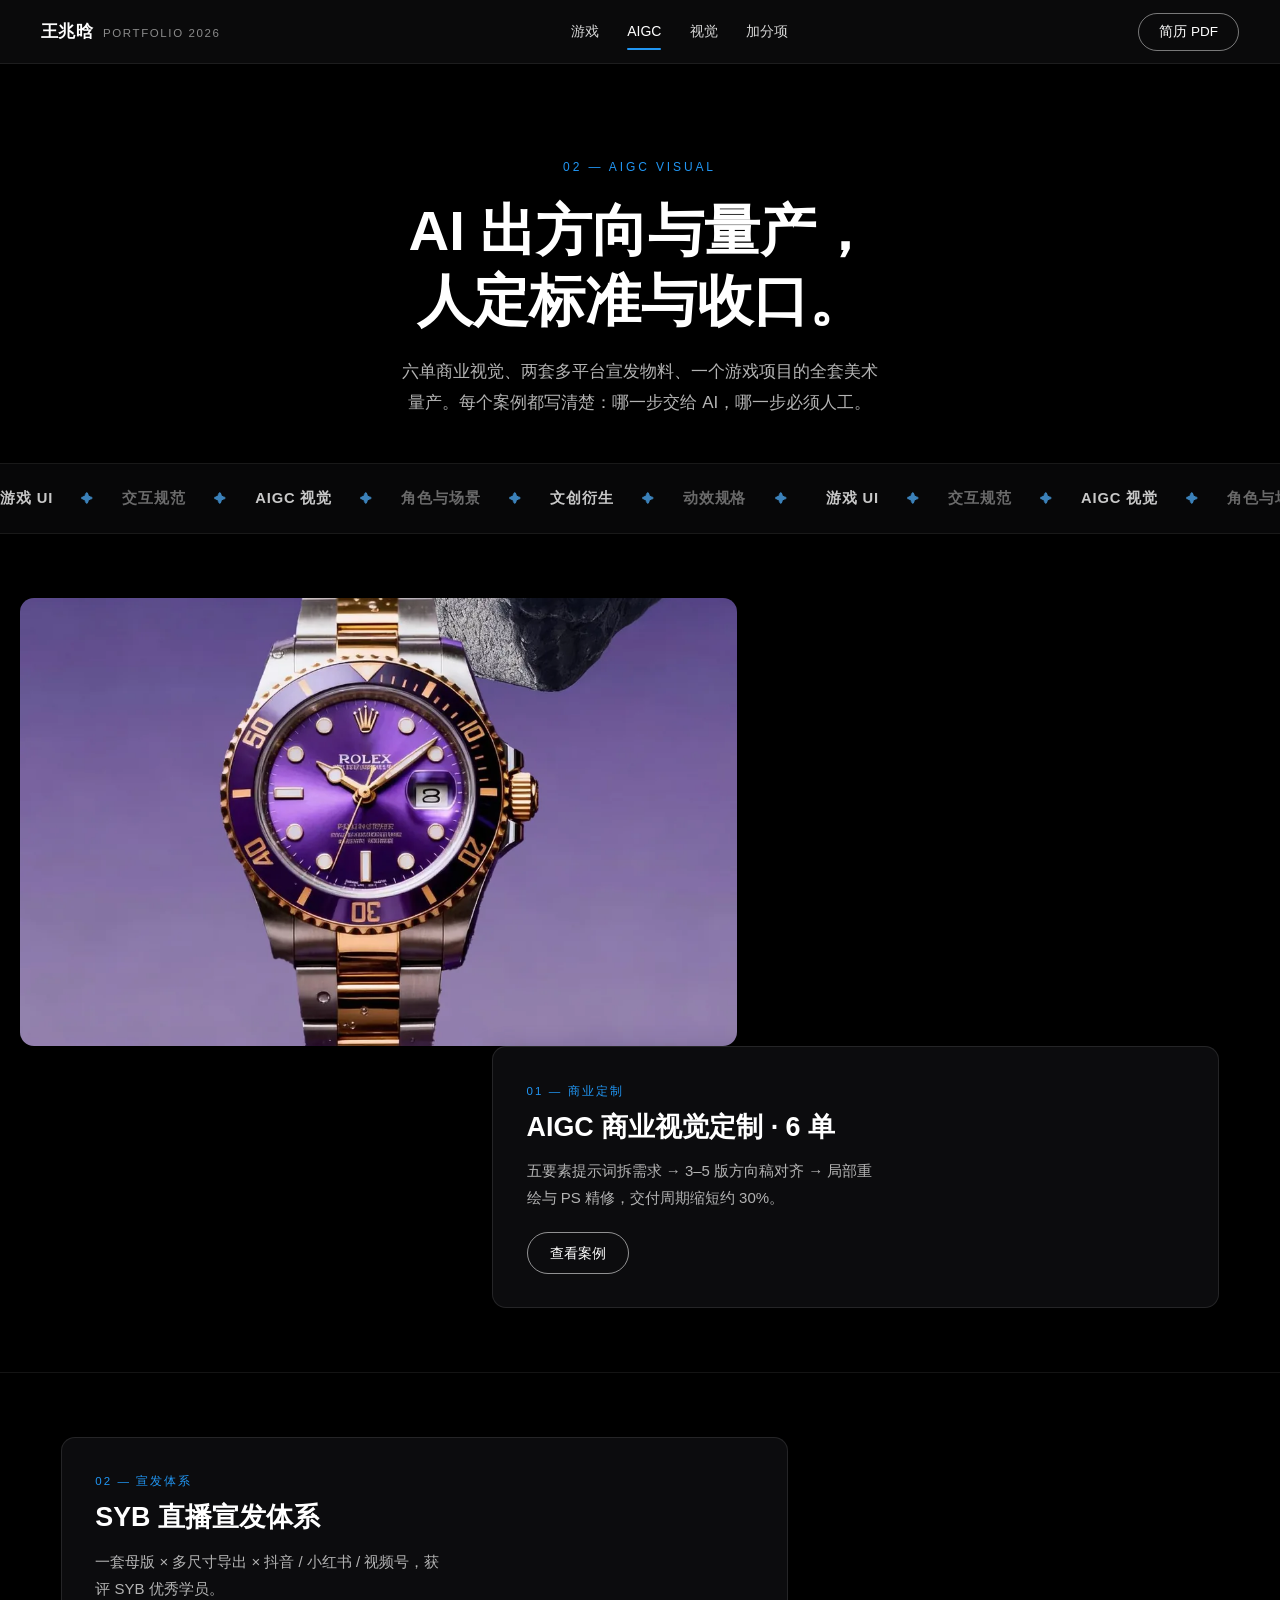
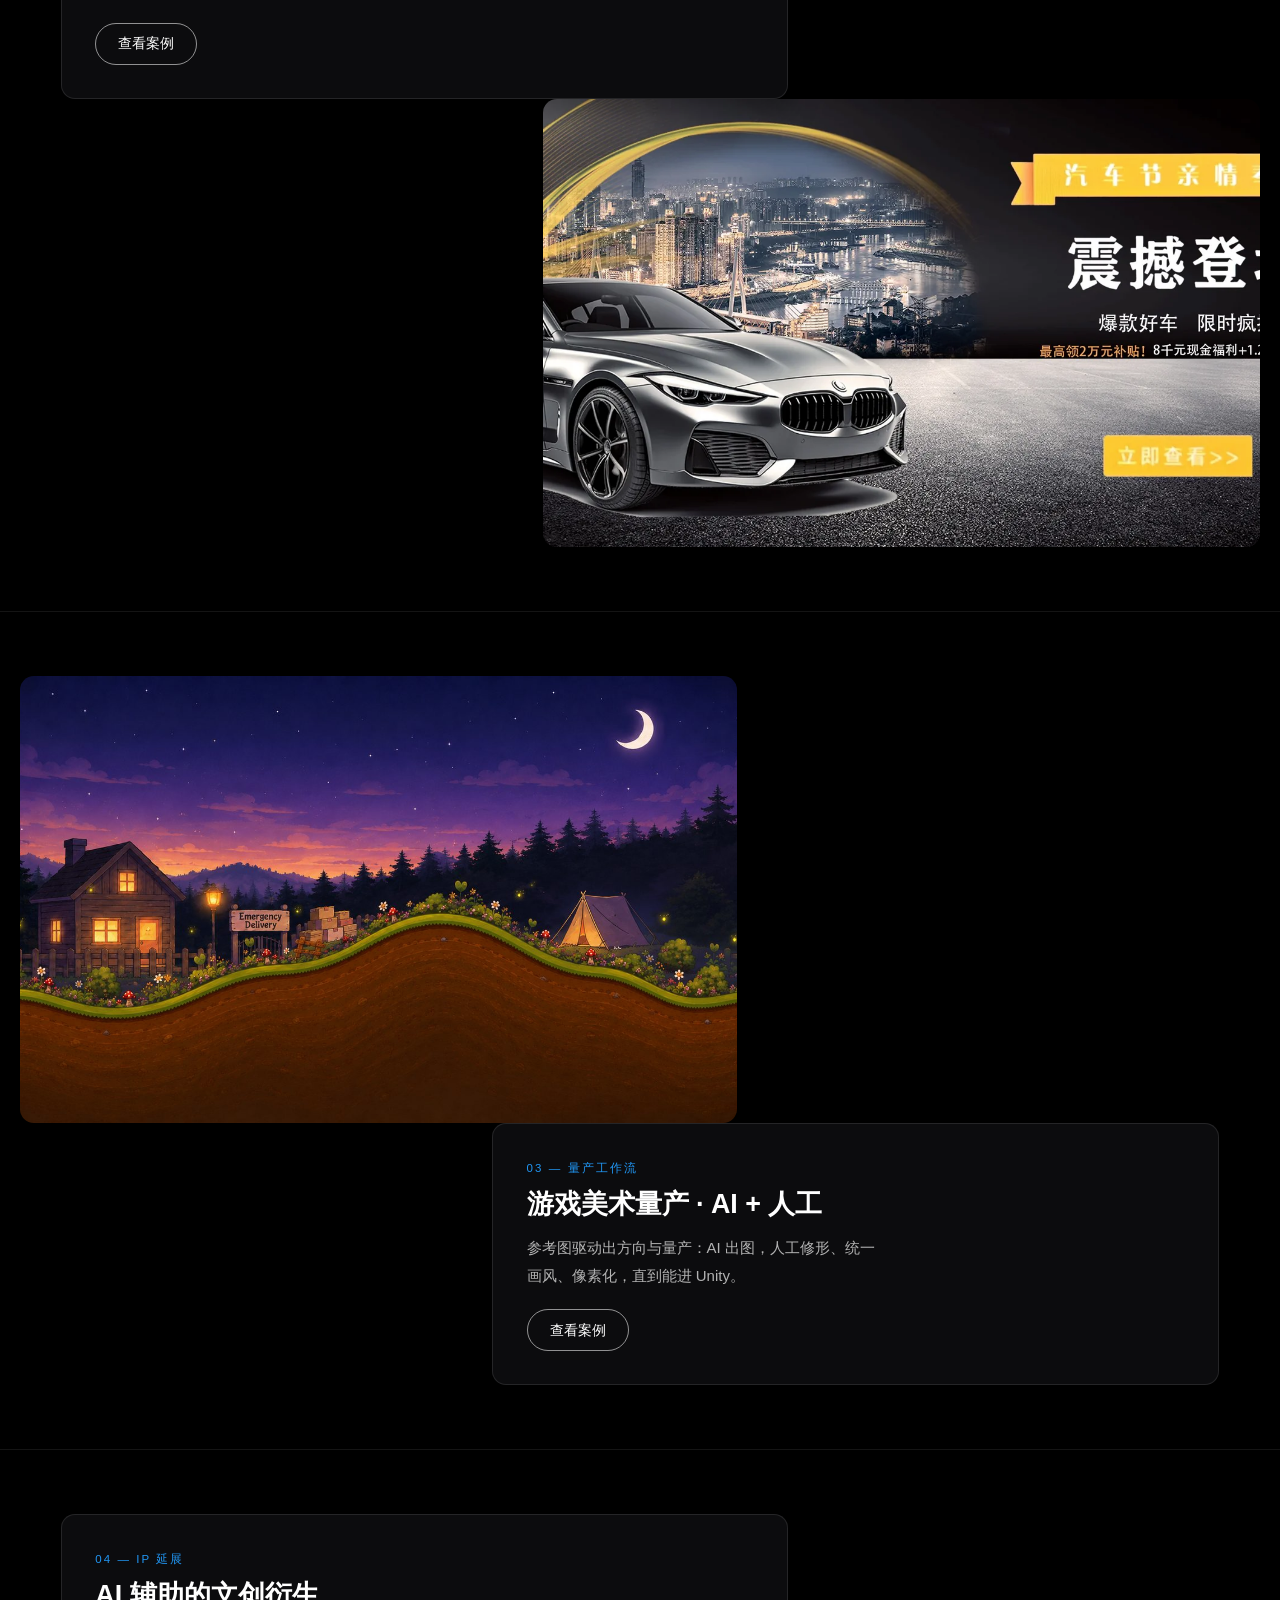
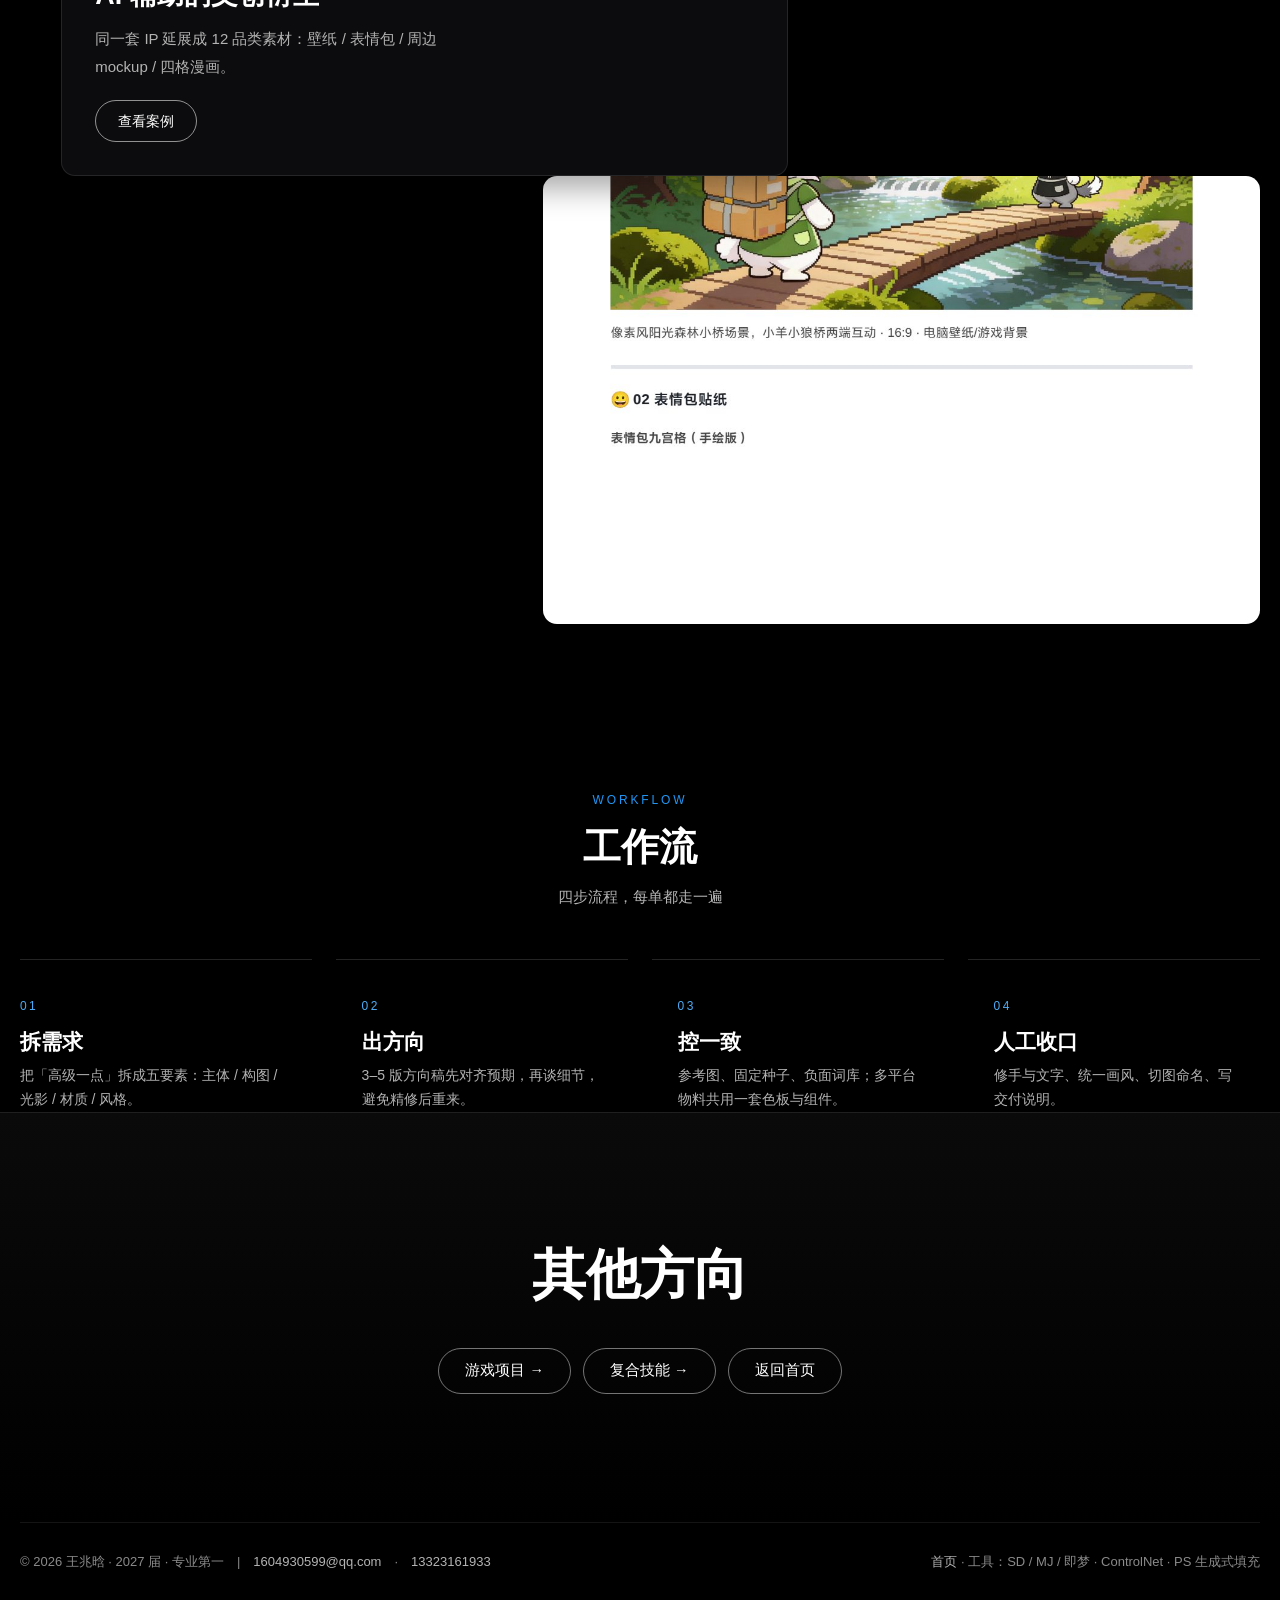
==== ai.html @ 28207f73 "作品集 2026 上线：视频封面（无按钮 60FPS + 配乐开关）、视觉作品页 73 件、内页海报式排版、统一字号与交互、简历换为游戏美术 UI 版" ====
<!DOCTYPE html>
<html lang="zh-CN">
<head>
<meta charset="utf-8">
<meta name="viewport" content="width=device-width, initial-scale=1">
<title>AIGC 内容创作 | 王兆晗</title>
<meta name="description" content="AIGC 视觉：六单商业定制、SYB 多平台宣发体系、以及一个 Unity 游戏项目的 AI 出图 + 人工后期量产流程。">
<meta name="theme-color" content="#0d0d0f">
<link rel="icon" href="data:,">
<link rel="stylesheet" href="assets/dark.css">
<link rel="stylesheet" href="assets/motion.css">
<link rel="stylesheet" href="assets/editorial.css">
</head>
<body>
<a class="skip" href="#grid">跳到作品</a>

<header class="top" id="top">
  <a class="top-name" href="index.html">王兆晗<span>PORTFOLIO 2026</span></a>
  <nav class="top-nav">
    <a href="game.html">游戏</a>
    <a href="ai.html" aria-current="page">AIGC</a>
    <a href="works.html">视觉</a>
    <a href="bonus.html">加分项</a>
  </nav>
  <a class="top-cta" href="assets/docs/王兆晗-简历-游戏美术UI.pdf" target="_blank" rel="noopener">简历 PDF</a>
</header>

<main>

  <section class="page-head wrap">
    <p class="k">02 — AIGC VISUAL</p>
    <h1>AI 出方向与量产，<br>人定标准与收口。</h1>
    <p>六单商业视觉、两套多平台宣发物料、一个游戏项目的全套美术量产。每个案例都写清楚：哪一步交给 AI，哪一步必须人工。</p>
  </section>

  <div class="marquee" aria-hidden="true">
    <div class="marquee-track">
      <span class="marquee-item"><b>游戏 UI</b><i>✦</i>交互规范<i>✦</i><b>AIGC 视觉</b><i>✦</i>角色与场景<i>✦</i><b>文创衍生</b><i>✦</i>动效规格<i>✦</i></span>
      <span class="marquee-item"><b>游戏 UI</b><i>✦</i>交互规范<i>✦</i><b>AIGC 视觉</b><i>✦</i>角色与场景<i>✦</i><b>文创衍生</b><i>✦</i>动效规格<i>✦</i></span>
    </div>
  </div>

  <section class="features" id="grid">
    <article class="feat feat--a">
      <div class="feat-grid">
      <a class="feat-media" href="work.html?p=aigc-orders"><img src="assets/img/rolex-jimeng.webp" alt="AIGC 商业视觉"></a>
      <div class="feat-txt">
        <span class="k">01 — 商业定制</span>
        <h2>AIGC 商业视觉定制 · 6 单</h2>
        <p>五要素提示词拆需求 → 3–5 版方向稿对齐 → 局部重绘与 PS 精修，交付周期缩短约 30%。</p>
        <a class="btn" href="work.html?p=aigc-orders">查看案例</a>
      </div>
      </div>
    </article>

    <article class="feat feat--b">
      <div class="feat-grid">
      <div class="feat-txt">
        <span class="k">02 — 宣发体系</span>
        <h2>SYB 直播宣发体系</h2>
        <p>一套母版 × 多尺寸导出 × 抖音 / 小红书 / 视频号，获评 SYB 优秀学员。</p>
        <a class="btn" href="work.html?p=aigc-syb">查看案例</a>
      </div>
      <a class="feat-media" href="work.html?p=aigc-syb"><img src="assets/img/car-festival.webp" alt="SYB 宣发物料"></a>
      </div>
    </article>

    <article class="feat feat--a">
      <div class="feat-grid">
      <a class="feat-media" href="work.html?p=sheep-wolf&from=ai"><img src="assets/img/sw_stage3.jpg" alt="游戏美术量产"></a>
      <div class="feat-txt">
        <span class="k">03 — 量产工作流</span>
        <h2>游戏美术量产 · AI + 人工</h2>
        <p>参考图驱动出方向与量产：AI 出图，人工修形、统一画风、像素化，直到能进 Unity。</p>
        <a class="btn" href="work.html?p=sheep-wolf&from=ai">查看案例</a>
      </div>
      </div>
    </article>

    <article class="feat feat--b">
      <div class="feat-grid">
      <div class="feat-txt">
        <span class="k">04 — IP 延展</span>
        <h2>AI 辅助的文创衍生</h2>
        <p>同一套 IP 延展成 12 品类素材：壁纸 / 表情包 / 周边 mockup / 四格漫画。</p>
        <a class="btn" href="work.html?p=sheep-wolf&from=ai">查看案例</a>
      </div>
      <a class="feat-media" href="work.html?p=sheep-wolf&from=ai"><img src="assets/img/sw_wenchuang2.jpg" alt="文创衍生"></a>
      </div>
    </article>
  </section>

  <section class="sec wrap">
    <div class="sec-head">
      <span class="en">WORKFLOW</span>
      <h2>工作流</h2>
      <p>四步流程，每单都走一遍</p>
    </div>
    <div class="paths paths--plain">
      <div style="padding-left:0">
        <p class="k">01</p>
        <h3>拆需求</h3>
        <p style="margin-top:8px">把「高级一点」拆成五要素：主体 / 构图 / 光影 / 材质 / 风格。</p>
      </div>
      <div>
        <p class="k">02</p>
        <h3>出方向</h3>
        <p style="margin-top:8px">3–5 版方向稿先对齐预期，再谈细节，避免精修后重来。</p>
      </div>
      <div>
        <p class="k">03</p>
        <h3>控一致</h3>
        <p style="margin-top:8px">参考图、固定种子、负面词库；多平台物料共用一套色板与组件。</p>
      </div>
      <div>
        <p class="k">04</p>
        <h3>人工收口</h3>
        <p style="margin-top:8px">修手与文字、统一画风、切图命名、写交付说明。</p>
      </div>
    </div>
  </section>

  <section class="cta">
    <h2 id="more">其他方向</h2>
    <p class="cta-links">
      <a href="game.html">游戏项目 →</a>
      <a href="bonus.html">复合技能 →</a>
      <a href="index.html">返回首页</a>
    </p>
  </section>

</main>

<footer class="foot wrap">
  <div class="foot-inner">
    <p>© 2026 王兆晗 · 2027 届 · 专业第一　|　<a href="mailto:1604930599@qq.com">1604930599@qq.com</a>　·　<a href="tel:13323161933">13323161933</a></p>
    <p><a href="portfolio.html">首页</a> · 工具：SD / MJ / 即梦 · ControlNet · PS 生成式填充</p>
  </div>
</footer>

<script>
(function () {
  var top = document.getElementById('top');
  var fn = function () { top.classList.toggle('is-solid', window.scrollY > 40); };
  window.addEventListener('scroll', fn, { passive: true });
  fn();
})();
</script>
<script src="assets/motion.js" defer></script>
<script src="assets/crackers.js" defer></script>
<script src="assets/cursor.js" defer></script>
</body>
</html>
---- assets/dark.css ----
@charset "utf-8";
/* ============================================================
   王兆晗 · 作品集 —— 参考 unity.cn 的排版语言
   要点：无衬线／居中／全幅影像／胶囊按钮／6px 卡片圆角／蓝色强调
   ============================================================ */

:root{
  --bg:#000;
  --bg-1:#0a0a0b;
  --bg-2:#141416;
  --bg-3:#1c1c1f;
  --fg:#fff;
  --fg-2:#b3b3b3;
  --fg-3:#8a8a8a;
  --line:rgba(255,255,255,.12);
  --line-2:rgba(255,255,255,.28);
  --accent:#2196f3;
  --accent-2:#4dabf5;
  --mint:#a5fecb;

  --sans:"Noto Sans SC","PingFang SC","Microsoft YaHei","Hiragino Sans GB",-apple-system,"Segoe UI",Arial,sans-serif;
  --wrap:1240px;
  --pad:clamp(20px,3.2vw,44px);
  --gap:clamp(16px,2vw,24px);
  --sec:clamp(64px,8vw,112px);
}

*{box-sizing:border-box}
html{-webkit-text-size-adjust:100%;scroll-behavior:smooth}
body{
  margin:0;background:var(--bg);color:var(--fg);
  font:16px/1.75 var(--sans);
  -webkit-font-smoothing:antialiased;
  overflow-x:hidden;
}
img{display:block;max-width:100%;height:auto}
a{color:inherit;text-decoration:none}
p{margin:0}
h1,h2,h3{margin:0;font-family:var(--sans);font-weight:700;letter-spacing:0;line-height:1.22}
ul,ol{margin:0;padding:0;list-style:none}
::selection{background:var(--accent);color:#fff}
.skip{position:absolute;left:-9999px}
.skip:focus{left:16px;top:16px;z-index:200;background:#fff;color:#000;padding:10px 16px;border-radius:6px}

.wrap{max-width:var(--wrap);margin:0 auto;padding:0 var(--pad)}
.mid{text-align:center}

/* ---------------- 顶栏：黑色实底 ---------------- */
.top{
  position:fixed;top:0;left:0;right:0;z-index:90;
  display:flex;align-items:center;justify-content:space-between;gap:24px;
  height:64px;padding:0 var(--pad);
  background:#0a0a0b;
  border-bottom:1px solid rgba(255,255,255,.08);
  transition:background .25s;
}
.top-name{font-size:17px;font-weight:700;letter-spacing:.02em;display:flex;align-items:baseline;gap:10px}
.top-name span{font-size:11.5px;font-weight:400;color:var(--fg-3);letter-spacing:.14em}
.top-nav{display:flex;align-items:center;gap:clamp(18px,2.2vw,34px);font-size:14px;color:#d6d6d6}
.top-nav a{position:relative;padding:4px 0;transition:color .2s}
.top-nav a:hover{color:#fff}
.top-nav a[aria-current="page"]{color:#fff}
.top-nav a[aria-current="page"]::after{
  content:"";position:absolute;left:0;right:0;bottom:-2px;height:2px;background:var(--accent);border-radius:2px;
}
.top-cta{
  display:inline-flex;align-items:center;height:38px;padding:0 20px;
  border:1px solid rgba(255,255,255,.45);border-radius:999px;
  font-size:13.5px;color:#fff;transition:.22s;
}
.top-cta:hover{background:#fff;color:#000;border-color:#fff}

/* ---------------- 首屏：全幅影像 + 居中 ---------------- */
.hero{
  position:relative;min-height:100vh;display:flex;align-items:center;justify-content:center;
  overflow:hidden;text-align:center;
}
.hero-bg{position:absolute;inset:0}
.hero-bg img{width:100%;height:100%;object-fit:cover}
.hero-bg::after{
  content:"";position:absolute;inset:0;
  background:radial-gradient(120% 90% at 50% 45%,rgba(0,0,0,.25) 0%,rgba(0,0,0,.62) 62%,rgba(0,0,0,.88) 100%),
             linear-gradient(180deg,rgba(0,0,0,.75) 0%,rgba(0,0,0,.25) 32%,rgba(0,0,0,.92) 100%);
}
.hero-in{position:relative;z-index:2;width:100%;padding-block:96px 56px}
.hero-kicker{font-size:14px;line-height:1.9;color:#e8e8e8;margin-bottom:20px;letter-spacing:.02em}
.hero h1{
  font-size:clamp(40px,5.6vw,76px);
  line-height:1.16;font-weight:700;letter-spacing:.01em;
  max-width:20ch;margin:0 auto;
  text-shadow:0 4px 40px rgba(0,0,0,.35);
}
.hero-sub{margin:22px auto 0;font-size:clamp(15px,1.4vw,17px);color:#cfcfcf;max-width:52ch;line-height:1.85}
.hero-actions{display:flex;flex-wrap:wrap;gap:12px;justify-content:center;margin-top:34px}
.btn{
  display:inline-flex;align-items:center;gap:8px;
  height:46px;padding:0 26px;border-radius:999px;
  border:1px solid rgba(255,255,255,.55);
  font-size:14.5px;color:#fff;background:transparent;transition:.22s;
}
.btn:hover{background:#fff;color:#000;border-color:#fff}
.btn--solid{background:var(--accent);border-color:var(--accent);color:#fff}
.btn--solid:hover{background:var(--accent-2);border-color:var(--accent-2);color:#fff}
.hero-nums{
  display:flex;justify-content:center;gap:clamp(30px,5vw,72px);
  margin-top:clamp(36px,5vh,58px);padding-top:26px;
  border-top:1px solid rgba(255,255,255,.16);
  max-width:640px;margin-left:auto;margin-right:auto;
}
.hero-nums b{display:block;font-size:clamp(24px,2.4vw,32px);font-weight:700;line-height:1.1}
.hero-nums span{display:block;margin-top:6px;font-size:12.5px;color:#9a9a9a;letter-spacing:.04em}
.scroll-hint{
  position:absolute;left:50%;bottom:22px;transform:translateX(-50%);z-index:3;
  font-size:11px;letter-spacing:.24em;color:rgba(255,255,255,.5);
}

/* ---------------- 区块 ---------------- */
.sec{padding:var(--sec) 0 0}
.sec-head{text-align:center;margin-bottom:clamp(28px,4vw,48px)}
.sec-head .en{display:block;font-size:12px;letter-spacing:.24em;color:var(--accent);margin-bottom:12px}
.sec-head h2{font-size:clamp(26px,3.2vw,38px);line-height:1.3}
.sec-head p{margin-top:12px;font-size:15px;color:var(--fg-2)}
.sec-more{margin-top:34px;text-align:center}

/* ---------------- 卡片网格 ---------------- */
.grid{display:grid;gap:clamp(16px,2vw,24px)}
.grid--2{grid-template-columns:repeat(2,minmax(0,1fr))}
.grid--3{grid-template-columns:repeat(3,minmax(0,1fr))}

.card{display:block;border-radius:8px;overflow:hidden;transition:transform .3s ease,background .3s}
.card-fig{display:block;position:relative;overflow:hidden;background:var(--bg-2);aspect-ratio:16/9}
.card-fig img{width:100%;height:100%;object-fit:cover;transition:transform .6s ease,opacity .3s}
.card:hover{transform:translateY(-3px)}
.card:hover .card-fig img{transform:scale(1.04);opacity:.94}
.card-fig--typo{
  display:flex;flex-direction:column;justify-content:flex-end;align-items:flex-start;
  padding:clamp(20px,2.4vw,30px);border-radius:0;
  background:linear-gradient(150deg,#1b2735 0%,#0d1117 60%,#0a0a0b 100%);
}
.card-fig--typo b{font-size:clamp(20px,2.3vw,28px);line-height:1.3;font-weight:700}
.card-fig--typo span{display:block;margin-top:10px;font-size:11px;letter-spacing:.2em;color:var(--fg-3)}
.card-body{display:flex;flex-direction:column;align-items:flex-start;gap:6px;padding:16px 4px 0}
.card-body h3{font-size:clamp(16px,1.5vw,19px);font-weight:600;line-height:1.4}
.card-body p{font-size:12.5px;letter-spacing:.04em;color:var(--fg-3);white-space:nowrap}
.card-note{display:block;padding:6px 4px 0;font-size:14px;line-height:1.75;color:var(--fg-2)}
.card-idx{
  display:inline-block;min-width:22px;height:22px;line-height:22px;text-align:center;
  border-radius:4px;background:rgba(33,150,243,.16);color:var(--accent-2);
  font-size:11.5px;font-weight:600;margin-right:10px;vertical-align:2px;
}

/* ---------------- 内页页头 ---------------- */
.page-head{padding:calc(64px + clamp(56px,8vh,96px)) 0 clamp(28px,4vw,44px);text-align:center}
.page-head .k{font-size:12px;letter-spacing:.24em;color:var(--accent);margin-bottom:18px}
.page-head h1{font-size:clamp(30px,4.4vw,58px);line-height:1.24;max-width:22ch;margin:0 auto}
.page-head p{margin:20px auto 0;font-size:clamp(15px,1.4vw,17px);line-height:1.85;color:var(--fg-2);max-width:52ch}

/* ---------------- 三条路径 / 能力格 ---------------- */
.paths{display:grid;grid-template-columns:repeat(auto-fit,minmax(240px,1fr));gap:var(--gap)}
.paths > *{
  background:var(--bg-2);border:1px solid var(--line);border-radius:8px;
  padding:clamp(22px,2.6vw,32px);transition:.25s;
}
.paths > *:hover{border-color:rgba(33,150,243,.55);background:#191c21;transform:translateY(-2px)}
.paths .k{font-size:12px;letter-spacing:.2em;color:var(--accent)}
.paths h3{margin-top:12px;font-size:clamp(17px,1.7vw,21px);font-weight:600}
.paths p{margin-top:8px;font-size:14px;line-height:1.75;color:var(--fg-2)}
.paths a{display:block}

/* ---------------- 案例页 ---------------- */
.case-hero{position:relative;min-height:78vh;display:flex;align-items:center;justify-content:center;overflow:hidden;text-align:center}
.case-hero figure{position:absolute;inset:0;margin:0}
.case-hero figure img{width:100%;height:100%;object-fit:cover}
.case-hero figure::after{
  content:"";position:absolute;inset:0;
  background:radial-gradient(110% 80% at 50% 45%,rgba(0,0,0,.2) 0%,rgba(0,0,0,.66) 62%,rgba(0,0,0,.9) 100%),
             linear-gradient(180deg,rgba(0,0,0,.8) 0%,rgba(0,0,0,.25) 34%,rgba(0,0,0,.94) 100%);
}
.case-hero-in{position:relative;z-index:2;padding-block:96px 60px;width:100%}
.case-kicker{font-size:13px;color:#dcdcdc;letter-spacing:.04em;margin-bottom:18px}
.case-kicker i{font-style:normal;color:var(--fg-3);margin:0 8px}
.case-hero h1{font-size:clamp(28px,4.2vw,58px);line-height:1.2;max-width:24ch;margin:0 auto;text-shadow:0 4px 40px rgba(0,0,0,.4)}
.case-sub{margin:18px auto 0;font-size:clamp(15px,1.4vw,17px);color:#cfcfcf;max-width:50ch;line-height:1.8}
.case-meta{
  display:flex;flex-wrap:wrap;justify-content:center;gap:14px clamp(28px,4vw,64px);
  padding:26px 0;border-bottom:1px solid var(--line);
}
.case-meta > div{text-align:center}
.case-meta dt{font-size:11.5px;letter-spacing:.16em;color:var(--fg-3);margin-bottom:6px}
.case-meta dd{margin:0;font-size:13.5px;color:#dcdcdc;line-height:1.7;max-width:26ch}

.case-numbers{
  display:grid;grid-auto-flow:column;grid-auto-columns:1fr;
  padding:clamp(28px,4vw,44px) 0;border-bottom:1px solid var(--line);
}
.case-numbers li{text-align:center;border-left:1px solid var(--line)}
.case-numbers li:first-child{border-left:0}
.case-numbers b{display:block;font-size:clamp(26px,3vw,40px);font-weight:700;line-height:1.1}
.case-numbers span{display:block;margin-top:8px;font-size:12.5px;color:var(--fg-3)}

.case-body{padding:clamp(40px,6vw,80px) 0 clamp(40px,6vw,72px)}
.blk{max-width:860px;margin:0 auto clamp(36px,5vw,64px)}
.blk-k{
  display:block;text-align:center;
  font-size:12px;letter-spacing:.24em;color:var(--accent);margin-bottom:22px;
}
.lead{font-size:clamp(16px,1.4vw,18px);line-height:1.95;color:#ededed}
.lead+.lead{margin-top:16px;color:var(--fg-2)}
.proc-note{text-align:center;margin-top:26px;font-size:14px;color:var(--fg-3)}

.bleed{margin:clamp(28px,4vw,48px) calc(var(--pad) * -1)}
.bleed img{width:100%;max-height:min(1100px,125vh);object-fit:contain;margin:0 auto}
.bleed figcaption{margin:14px auto 0;text-align:center;font-size:13px;color:var(--fg-3);max-width:70ch;padding:0 var(--pad)}

.fig2{display:grid;grid-template-columns:repeat(2,minmax(0,1fr));gap:var(--gap);margin-top:var(--gap)}
.fig2 figure{margin:0}
.fig2 img{width:100%;border-radius:6px;background:var(--bg-2)}
.fig2 figcaption{margin-top:10px;font-size:13px;color:var(--fg-3);line-height:1.65;text-align:center}

.steps{display:grid;gap:0;max-width:860px;margin:0 auto}
.steps li{
  display:grid;grid-template-columns:132px 1fr;gap:24px;
  padding:20px 0;border-top:1px solid var(--line);
}
.steps li:last-child{border-bottom:1px solid var(--line)}
.steps .k{font-size:12.5px;letter-spacing:.1em;color:var(--accent);padding-top:3px}
.steps .t{display:block;font-size:17px;font-weight:600;color:#fff}
.steps .d{display:block;margin-top:6px;font-size:15px;line-height:1.85;color:var(--fg-2)}

.results{display:grid;gap:12px;max-width:860px;margin:0 auto}
.results li{
  display:grid;grid-template-columns:18px 1fr;gap:12px;
  font-size:16px;line-height:1.85;color:#e4e4e4;
}
.results li::before{content:"·";color:var(--accent);font-weight:700}

.docs{display:grid;grid-template-columns:repeat(auto-fit,minmax(250px,1fr));gap:14px;max-width:860px;margin:0 auto}
.docs a{
  display:flex;flex-direction:column;gap:6px;
  background:var(--bg-2);border:1px solid var(--line);border-radius:8px;
  padding:18px 20px;transition:.22s;
}
.docs a:hover{border-color:rgba(33,150,243,.6);background:#191c21}
.docs .dk{font-size:11px;letter-spacing:.16em;color:var(--accent-2)}
.docs .dt{font-size:16px;font-weight:600;color:#fff}
.docs .dn{font-size:13.5px;line-height:1.7;color:var(--fg-2)}
.docs .dm{margin-top:8px;font-size:12px;color:var(--fg-3);display:flex;justify-content:space-between}

.nxt{border-top:1px solid var(--line);padding:clamp(40px,6vw,72px) 0 clamp(56px,8vw,96px);text-align:center}
.nxt-k{font-size:12px;letter-spacing:.24em;color:var(--fg-3);margin-bottom:20px}
.nxt a{display:inline-flex;flex-direction:column;align-items:center;gap:16px}
.nxt img{width:clamp(180px,26vw,320px);aspect-ratio:16/9;object-fit:cover;border-radius:8px}
.nxt h3{font-size:clamp(19px,2.2vw,26px)}
.nxt p{margin-top:8px;font-size:14px;color:var(--fg-2)}

/* ---------------- 页尾 CTA ---------------- */
.cta{
  border-top:1px solid var(--line);
  padding:clamp(72px,10vw,140px) 0;text-align:center;
  background:linear-gradient(180deg,#0a0a0b 0%,#000 100%);
}
.cta h2{font-size:clamp(30px,4.2vw,54px);line-height:1.25;max-width:22ch;margin:0 auto}
.cta-links{display:flex;justify-content:center;flex-wrap:wrap;gap:12px;margin-top:clamp(26px,4vw,40px)}
.cta-links a{
  display:inline-flex;align-items:center;height:46px;padding:0 26px;
  border:1px solid rgba(255,255,255,.45);border-radius:999px;font-size:14.5px;transition:.22s;
}
.cta-links a:hover{background:#fff;color:#000;border-color:#fff}

.foot{padding:28px 0 36px;border-top:1px solid rgba(255,255,255,.08)}
.foot-inner{display:flex;flex-wrap:wrap;justify-content:space-between;gap:12px;font-size:13px;color:var(--fg-3)}
.foot a{color:var(--fg-2)}
.foot a:hover{color:#fff}

/* ---------------- 响应式 ---------------- */
@media (max-width:1024px){
  .grid--3{grid-template-columns:repeat(2,minmax(0,1fr))}
}
@media (max-width:760px){
  body{font-size:15px}
  .top{height:58px;gap:12px}
  .top-name span{display:none}
  .top-nav{gap:14px;font-size:13px}
  .top-cta{display:none}
  .hero-in{padding-block:84px 48px}
  .hero-nums{gap:26px;padding-top:20px}
  .grid--2,.grid--3{grid-template-columns:1fr}
  .fig2{grid-template-columns:1fr}
  .case-meta{gap:16px 24px}
  .case-meta dd{max-width:none}
  .case-numbers{grid-auto-flow:row;grid-template-columns:repeat(3,1fr)}
  .case-numbers li{border-left:0;border-top:1px solid var(--line);padding-top:16px}
  .case-numbers li:nth-child(-n+3){border-top:0;padding-top:0}
  .steps li{grid-template-columns:1fr;gap:8px}
  .steps .k{padding-top:0}
  .blk{max-width:100%}
}
@media (prefers-reduced-motion:reduce){
  *{animation:none!important;transition:none!important}
  html{scroll-behavior:auto}
}
@media print{
  body{background:#fff;color:#000}
  .top,.nxt,.cta,.foot,.scroll-hint{display:none}
  .hero,.case-hero{min-height:0}
}
---- assets/motion.css ----
/* ============================================================
   unity.cn 式交互动效（追加）
   - 滚动淡入上移
   - 二级胶囊导航筛选
   - 整屏分栏图（hover 聚焦）
   - 左文右图错落拼贴
   - 数字计数
   ============================================================ */

/* ---------- 滚动进入 ---------- */
.reveal{
  opacity:0;
  transform:translateY(26px);
  transition:opacity .8s cubic-bezier(.22,.75,.2,1),transform .8s cubic-bezier(.22,.75,.2,1);
  will-change:opacity,transform;
}
.reveal.is-in{opacity:1;transform:none}
@media (prefers-reduced-motion:reduce){
  .reveal{opacity:1;transform:none;transition:none}
}

/* ---------- 二级胶囊导航（吸顶） ---------- */
.tabbar-wrap{
  position:sticky;top:64px;z-index:70;
  padding:14px 0 10px;
  background:linear-gradient(180deg,rgba(0,0,0,.95) 0%,rgba(0,0,0,.75) 70%,rgba(0,0,0,0) 100%);
}
.tabbar{
  display:flex;justify-content:center;gap:6px;flex-wrap:wrap;
  max-width:max-content;margin:0 auto;
  padding:6px;border-radius:999px;
  background:rgba(255,255,255,.06);
  border:1px solid rgba(255,255,255,.08);
  backdrop-filter:blur(12px) saturate(140%);
}
.tab{
  appearance:none;border:0;background:transparent;cursor:pointer;
  padding:9px 20px;border-radius:999px;
  font:inherit;font-size:14px;color:#cfcfcf;
  transition:background .25s,color .25s,transform .2s;
}
.tab:hover{color:#fff;background:rgba(255,255,255,.10)}
.tab.is-active{background:#fff;color:#000;font-weight:600}
.tab.is-active:hover{background:#fff;color:#000}

/* 卡片筛选过渡 */
.grid .card{transition:opacity .3s ease,transform .3s ease}
.grid .card.is-filtered{opacity:0;transform:scale(.97);pointer-events:none}

/* ---------- 整屏分栏图 ---------- */
.cols{
  display:grid;grid-template-columns:repeat(3,1fr);
  height:clamp(420px,78vh,760px);
  gap:2px;overflow:hidden;
}
.cols .col{
  position:relative;display:block;overflow:hidden;
  transition:flex .5s ease,opacity .5s ease;
}
.cols .col img{
  position:absolute;inset:0;width:100%;height:100%;object-fit:cover;
  transition:transform .9s cubic-bezier(.2,.7,.2,1),opacity .45s,filter .45s;
  filter:saturate(.9) brightness(.72);
}
.cols .col::after{
  content:"";position:absolute;inset:0;
  background:
    linear-gradient(180deg,rgba(0,0,0,.62) 0%,rgba(0,0,0,.28) 38%,rgba(0,0,0,.88) 100%),
    linear-gradient(0deg,rgba(0,0,0,.55) 0%,rgba(0,0,0,0) 45%);
  transition:opacity .45s;
}
.cols:hover .col img{filter:saturate(.85) brightness(.55)}
.cols .col:hover img{filter:saturate(1.02) brightness(.86);transform:scale(1.05)}
.cols .col-in{position:absolute;left:0;right:0;bottom:0;z-index:2;padding:clamp(20px,2.6vw,34px)}
.cols .col-in b{display:block;font-size:clamp(20px,2.2vw,28px);font-weight:700;line-height:1.3;
  text-shadow:0 2px 20px rgba(0,0,0,.85)}
.cols .col-in i{
  display:block;margin-top:8px;font-style:normal;
  font-size:13px;color:#dcdcdc;opacity:0;transform:translateY(8px);
  transition:opacity .35s,transform .35s;text-shadow:0 1px 12px rgba(0,0,0,.9);
}
.cols .col:hover .col-in i{opacity:1;transform:none}
.cols .col-no{
  display:inline-block;margin-bottom:10px;
  font-size:12px;letter-spacing:.2em;color:#4dabf5;
}

/* ---------- 左文右图 ---------- */
.split{
  display:grid;grid-template-columns:minmax(0,.9fr) minmax(0,1.1fr);
  gap:clamp(28px,5vw,72px);align-items:center;
  padding:clamp(56px,8vw,104px) 0;
}
.split-k{font-size:12px;letter-spacing:.24em;color:var(--accent);margin-bottom:18px}
.split h2{font-size:clamp(25px,3.1vw,40px);line-height:1.32;max-width:13ch;text-wrap:balance}
.split h2 .hl{
  background:linear-gradient(92deg,#4dabf5 0%,#a5fecb 100%);
  -webkit-background-clip:text;background-clip:text;color:transparent;
}
.split p.d{margin-top:20px;font-size:15.5px;line-height:1.9;color:var(--fg-2);max-width:44ch}
.split .btn{margin-top:28px}
.split-media{position:relative;min-height:clamp(340px,32vw,460px)}
.split-media img{
  position:absolute;border-radius:10px;object-fit:cover;
  border:1px solid rgba(255,255,255,.14);
  box-shadow:0 18px 50px rgba(0,0,0,.55);
  transition:transform .5s cubic-bezier(.2,.7,.2,1),box-shadow .5s;
}
.split-media .m1{width:68%;top:0;left:0;z-index:2}
.split-media .m2{width:58%;right:0;top:16%;z-index:3}
.split-media .m3{width:50%;right:10%;bottom:0;z-index:1}
.split-media:hover .m1{transform:translate(-6px,-6px) rotate(-.6deg)}
.split-media:hover .m2{transform:translate(6px,-4px) rotate(.6deg)}
.split-media:hover .m3{transform:translate(2px,6px)}

/* ---------- 数字计数 ---------- */
.hero-nums b,.case-numbers b{font-variant-numeric:tabular-nums}

/* ---------- 响应式 ---------- */
@media (max-width:900px){
  .split{grid-template-columns:1fr}
  .split-media{min-height:300px;margin-top:8px}
  .cols{grid-template-columns:1fr;height:auto}
  .cols .col{height:220px}
  .cols .col-in i{opacity:1;transform:none}
  .tabbar{max-width:100%;justify-content:flex-start;overflow-x:auto;flex-wrap:nowrap}
  .tab{white-space:nowrap}
}

/* ---------- 精选区块间距 ---------- */
.sec-grid{padding-top:clamp(18px,2.4vw,30px);padding-bottom:clamp(40px,5vw,64px)}
.sec-grid .sec-head{margin-bottom:clamp(24px,3vw,38px)}
.sec-grid .sec-head .en{margin-bottom:10px}
.sec-grid .sec-head h2{font-size:clamp(24px,2.6vw,32px)}
.sec-grid .sec-head p{margin-top:8px;font-size:14.5px}
.sec-grid .sec-more{margin-top:clamp(26px,3vw,40px)}

/* ---------- 卡片 ---------- */
.card{
  background:#17181c;
  border:1px solid rgba(255,255,255,.14);
  border-radius:14px;
  padding:10px 10px 4px;
  overflow:hidden;
  box-shadow:0 2px 0 rgba(255,255,255,.03) inset, 0 10px 28px rgba(0,0,0,.28);
}
.card-fig{border-radius:9px;overflow:hidden;aspect-ratio:16/9;background:#101114}
.card-fig img{transition:transform .6s cubic-bezier(.2,.7,.2,1),opacity .3s}
.card-body{display:flex;flex-direction:column;gap:6px;padding:14px 8px 0}
.card-body h3{font-size:clamp(16px,1.35vw,19px);line-height:1.42}
.card-body p{font-size:12.5px;letter-spacing:.03em;color:var(--fg-3)}
.card-note{display:block;padding:6px 8px 14px;font-size:13.5px;line-height:1.72;color:var(--fg-2)}
.card:hover{
  transform:translateY(-6px);
  border-color:rgba(33,150,243,.65);
  background:#1b1d22;
  box-shadow:0 2px 0 rgba(255,255,255,.04) inset,0 22px 50px rgba(0,0,0,.55),0 0 0 1px rgba(33,150,243,.25);
}
.card:hover .card-fig img{transform:scale(1.045);opacity:.96}
.card-fig--typo{border-radius:9px}

/* ---------- 横向滚动卡片流 ---------- */
.carousel{position:relative}
.car-track{
  display:flex;gap:clamp(16px,1.6vw,22px);
  overflow-x:auto;overflow-y:hidden;
  scroll-snap-type:x mandatory;
  scroll-behavior:smooth;
  padding:6px 2px 20px;
  scrollbar-width:none;
  -ms-overflow-style:none;
  cursor:grab;
  -webkit-mask-image:linear-gradient(90deg,#000 0,#000 94%,rgba(0,0,0,.25) 100%);
  mask-image:linear-gradient(90deg,#000 0,#000 94%,rgba(0,0,0,.25) 100%);
}
.car-track::-webkit-scrollbar{display:none}
.car-track.is-dragging{cursor:grabbing;scroll-behavior:auto;scroll-snap-type:none}
.car-track .card{
  flex:0 0 clamp(300px,30vw,396px);
  scroll-snap-align:start;
}
.car-btn{
  position:absolute;top:calc(50% - 34px);z-index:5;
  width:46px;height:46px;border-radius:50%;
  display:flex;align-items:center;justify-content:center;
  background:rgba(10,10,11,.82);color:#fff;
  border:1px solid rgba(255,255,255,.22);
  backdrop-filter:blur(8px);cursor:pointer;
  transition:background .2s,border-color .2s,opacity .2s,transform .2s;
}
.car-btn svg{width:20px;height:20px}
.car-btn:hover:not(:disabled){background:#fff;color:#000;border-color:#fff;transform:scale(1.06)}
.car-btn:disabled{opacity:.25;cursor:default}
.car-btn--prev{left:-23px}
.car-btn--next{right:-23px}

.car-foot{
  display:flex;align-items:center;justify-content:space-between;gap:24px;
  margin-top:clamp(10px,1.4vw,18px);flex-wrap:wrap;
}
.car-bar{
  position:relative;flex:1 1 200px;height:2px;border-radius:2px;
  background:rgba(255,255,255,.14);overflow:hidden;
}
.car-bar span{
  position:absolute;left:0;top:0;height:100%;width:20%;
  background:var(--accent);border-radius:2px;
  transition:width .15s linear,transform .15s linear;
}
.car-foot .btn{flex:0 0 auto}

@media (max-width:900px){
  .car-track .card{flex:0 0 84vw}
  .car-btn{display:none}
  .car-track{padding-bottom:14px}
  .car-foot{flex-direction:column;align-items:stretch;gap:14px}
  .car-foot .btn{justify-content:center}
}


/* ---------- 主推案例：一主两副（覆盖旧拼贴） ---------- */
.split-media{
  position:static;min-height:0;display:flex;flex-direction:column;gap:12px;
}
.split-media img{
  position:static;width:100%;height:auto;border-radius:12px;
  border:1px solid rgba(255,255,255,.10);
  box-shadow:0 14px 34px rgba(0,0,0,.42);
}
.split-media img.m-big{aspect-ratio:16/10;object-fit:cover}
.split-media .m-row{display:grid;grid-template-columns:1fr 1fr;gap:12px}
.split-media .m-row img{aspect-ratio:16/10;object-fit:cover;border-radius:10px}
.split-media:hover img{transform:none}
---- assets/editorial.css ----
@charset "utf-8";
/* ============================================================
   内页海报式编排（重做版）
   - 图片向一侧出血，文字重叠成卡片（有层级）
   - 背后巨号描边数字
   - 交替左右节奏
   ============================================================ */

.features{position:relative}
.feat{position:relative;padding:clamp(36px,5vw,80px) 0}
.feat+.feat{border-top:1px solid rgba(255,255,255,.08)}

.feat-grid{
  display:grid;grid-template-columns:repeat(12,minmax(0,1fr));
  align-items:center;padding:0 var(--pad);
  max-width:var(--wrap);margin:0 auto;
}

/* 图片 */
.feat-media{display:block;position:relative;overflow:hidden;border-radius:20px;
  box-shadow:0 30px 70px rgba(0,0,0,.55)}
.feat-media img{width:100%;aspect-ratio:16/10;object-fit:cover;
  transition:transform 1s cubic-bezier(.2,.7,.2,1),filter .4s;filter:saturate(.97)}
.feat:hover .feat-media img{transform:scale(1.035);filter:saturate(1.03)}
.feat-media::after{content:"";position:absolute;inset:0;
  background:linear-gradient(200deg,rgba(0,0,0,0) 55%,rgba(0,0,0,.35) 100%);pointer-events:none}

/* A：图在左出血，文字压在图的右缘 */
.feat--a .feat-media{grid-column:1 / 8;margin-left:calc(var(--pad) * -1)}
.feat--a .feat-txt{grid-column:6 / 13;z-index:3}
/* B：图在右出血，文字压在图的左缘 */
.feat--b .feat-media{grid-column:6 / 13;margin-right:calc(var(--pad) * -1)}
.feat--b .feat-txt{grid-column:1 / 8;z-index:3}

.feat-txt{
  position:relative;
  background:rgba(9,9,10,.86);
  border:1px solid rgba(255,255,255,.12);
  border-radius:18px;
  padding:clamp(24px,3vw,42px);
  backdrop-filter:blur(10px) saturate(140%);
  box-shadow:0 24px 60px rgba(0,0,0,.5);
}
.feat--a .feat-txt{margin-left:clamp(-64px,-4vw,-24px)}
.feat--b .feat-txt{margin-right:clamp(-64px,-4vw,-24px)}

/* 巨号描边数字 */
.feat-no{
  position:absolute;top:clamp(-46px,-4vw,-26px);right:clamp(14px,2vw,26px);
  font-size:clamp(64px,7.4vw,132px);font-weight:800;line-height:.8;
  color:transparent;-webkit-text-stroke:1px rgba(255,255,255,.16);
  letter-spacing:-.04em;pointer-events:none;user-select:none;
}
.feat-txt h2{
  position:relative;font-size:clamp(22px,2.3vw,33px);line-height:1.32;
  max-width:100%;
}
.feat-txt p{margin-top:14px;font-size:clamp(14px,1.25vw,16px);line-height:1.85;color:var(--fg-2);max-width:42ch}
.feat-txt .btn{margin-top:24px}
.feat-txt .k{display:block;font-size:11.5px;letter-spacing:.22em;color:var(--accent);margin-bottom:14px}

/* 字卡变体（无图项目） */
.feat--typo .feat-media{
  display:flex;flex-direction:column;justify-content:flex-end;
  padding:clamp(28px,3.4vw,52px);aspect-ratio:16/10;
  background:
    radial-gradient(90% 120% at 15% 10%,rgba(33,150,243,.22) 0%,rgba(0,0,0,0) 55%),
    linear-gradient(150deg,#141a24 0%,#0b0d11 60%,#08080a 100%);
  border:1px solid rgba(255,255,255,.12);
}
.feat--typo .feat-media b{font-size:clamp(24px,3vw,40px);line-height:1.24;font-weight:800}
.feat--typo .feat-media span{display:block;margin-top:12px;font-size:11px;letter-spacing:.24em;color:var(--fg-3)}
.feat--typo .feat-media img{display:none}

/* ---------- 滚动字带 ---------- */
.marquee{
  position:relative;overflow:hidden;
  border-block:1px solid rgba(255,255,255,.10);
  padding:clamp(14px,1.8vw,22px) 0;
  background:#070708;
}
.marquee-track{
  display:flex;gap:clamp(24px,3vw,48px);width:max-content;
  animation:marquee 34s linear infinite;
  will-change:transform;
}
.marquee:hover .marquee-track{animation-play-state:paused}
.marquee-item{
  display:inline-flex;align-items:center;gap:clamp(24px,3vw,48px);
  font-size:clamp(15px,1.5vw,20px);font-weight:600;letter-spacing:.06em;
  color:rgba(255,255,255,.55);white-space:nowrap;
}
.marquee-item b{color:#fff;font-weight:700}
.marquee-item i{font-style:normal;color:var(--accent);font-size:.8em}
@keyframes marquee{from{transform:translateX(0)}to{transform:translateX(-50%)}}

/* ---------- 首屏入场 ---------- */
@keyframes riseIn{
  from{opacity:0;transform:translateY(28px);filter:blur(6px)}
  to{opacity:1;transform:none;filter:none}
}
.hero h1{animation:riseIn 1s cubic-bezier(.2,.75,.2,1) .1s both}
.hero-kicker{animation:riseIn .9s cubic-bezier(.2,.75,.2,1) both}
.hero-sub{animation:riseIn 1s cubic-bezier(.2,.75,.2,1) .28s both}
.hero-actions,.hero-nums{animation:riseIn 1s cubic-bezier(.2,.75,.2,1) .42s both}

@media (max-width:900px){
  .feat{padding:clamp(28px,6vw,44px) 0}
  .feat-grid{grid-template-columns:1fr;gap:0}
  .feat--a .feat-media,.feat--b .feat-media{
    grid-column:1 / -1;margin:0 0 -28px;border-radius:16px;
  }
  .feat--a .feat-txt,.feat--b .feat-txt{
    grid-column:1 / -1;margin:0 12px;padding:22px;
  }
  .feat-no{top:-30px;right:12px;font-size:clamp(52px,16vw,84px)}
  .feat-txt h2{max-width:none}
  .feat-txt p{max-width:none}
}

@media (prefers-reduced-motion:reduce){
  .marquee-track{animation:none}
  .hero h1,.hero-kicker,.hero-sub,.hero-actions,.hero-nums{animation:none}
}


/* ---------- 横向图片展览带 ---------- */
.imgstrip{
  overflow:hidden;padding:clamp(26px,3.4vw,40px) 0;
  border-block:1px solid rgba(255,255,255,.08);
  background:#050506;
}
.imgstrip-track{
  display:flex;gap:clamp(10px,1.2vw,18px);width:max-content;
  animation:strip 46s linear infinite;
}
.imgstrip:hover .imgstrip-track{animation-play-state:paused}
.strip-item{
  position:relative;margin:0;flex:0 0 auto;
  width:clamp(230px,24vw,360px);aspect-ratio:16/10;
  border-radius:10px;overflow:hidden;background:#111;
}
.strip-item img{width:100%;height:100%;object-fit:cover;filter:saturate(.96) brightness(.85);
  transition:transform .6s,filter .4s}
.strip-item:hover img{transform:scale(1.05);filter:saturate(1.05) brightness(.95)}
.strip-item figcaption{
  position:absolute;left:0;right:0;bottom:0;
  padding:18px 12px 10px;font-size:11px;letter-spacing:.08em;color:#e6e6e6;
  background:linear-gradient(180deg,rgba(0,0,0,0) 0%,rgba(0,0,0,.8) 100%);
}
@keyframes strip{from{transform:translateX(0)}to{transform:translateX(-50%)}}

.cta-sub{margin-top:22px;font-size:13.5px;color:var(--fg-3)}
.cta-sub a{color:#4dabf5;border-bottom:1px solid rgba(77,171,245,.5);padding-bottom:2px}
.cta-sub a:hover{color:#fff;border-color:#fff}

@media (prefers-reduced-motion:reduce){
  .imgstrip-track{animation:none}
}
@media (max-width:760px){
  .strip-item{width:62vw}
}


/* ---------- 能力三格：去盒子化 ---------- */
.paths--plain > *{
  background:transparent;border:0;border-top:1px solid rgba(255,255,255,.14);
  border-radius:0;padding:clamp(20px,2.4vw,28px) clamp(16px,2vw,26px) 0 clamp(16px,2vw,26px);
}
.paths--plain > *:first-child{padding-left:0}
.paths--plain > *:hover{background:transparent;border-top-color:rgba(33,150,243,.7);transform:none}
.paths--plain .k{color:#4dabf5}
.paths--plain h3{font-size:clamp(17px,1.8vw,21px)}
.paths--plain p{color:var(--fg-2)}


/* ============================================================
   统一与收敛（解决杂乱）
   规则：4 级字号 / 1 套编号 / 2 种层级效果，其余一律去掉
   ============================================================ */

/* 巨号描边数字 → 统一的小号编号 */
.feat-no{
  position:static;display:block;
  font-size:12px;font-weight:600;letter-spacing:.16em;
  color:#4dabf5;-webkit-text-stroke:0;
  margin-bottom:10px;
}

/* 文字面板：不透明底 + 单层浅阴影，去掉毛玻璃与重投影 */
.feat-txt{
  background:#0c0c0e;
  border:1px solid rgba(255,255,255,.10);
  border-radius:14px;
  backdrop-filter:none;
  box-shadow:0 12px 30px rgba(0,0,0,.35);
  padding:clamp(22px,2.6vw,34px);
}
.feat-txt h2{
  font-size:clamp(21px,2.1vw,29px);
  line-height:1.36;
  max-width:100%;
  text-wrap:balance;
}
.feat-txt p{font-size:15px;line-height:1.82;margin-top:12px}
.feat-txt .k{margin-bottom:8px;font-size:11.5px;letter-spacing:.18em}
.feat-txt .btn{margin-top:20px;height:42px;padding:0 22px;font-size:14px}

/* 图片：单层圆角 + 单层投影，去掉底部渐变叠加 */
.feat-media{border-radius:14px;box-shadow:0 14px 38px rgba(0,0,0,.4)}
.feat-media::after{display:none}

/* 滚动字带：降噪 */
.marquee{border-color:rgba(255,255,255,.07)}
.marquee-item{font-size:clamp(13px,1.15vw,16px);color:rgba(255,255,255,.40);gap:clamp(18px,2.2vw,34px)}
.marquee-item b{color:rgba(255,255,255,.78);font-weight:600}
.marquee-item i{color:rgba(77,171,245,.75)}

/* 卡片：只保留边框变色 + 轻上浮 */
.card:hover{
  box-shadow:0 14px 32px rgba(0,0,0,.42);
  transform:translateY(-4px);
}


/* 交付说明这类长句：正常正文，不用蓝色标签样式 */
.note-plain{
  margin-left:auto;margin-right:auto;
  font-size:14.5px;line-height:1.9;color:var(--fg-2);text-align:center;
}


/* ============================================================
   看图高度上限：一屏内能看到图，不用一直往下划
   ============================================================ */

/* 案例页整幅图：限高 + 等比完整显示（不裁掉内容） */
.bleed img{max-height:min(70vh,620px)!important;width:auto!important;max-width:100%;object-fit:contain;margin:0 auto}
.bleed{margin-top:clamp(20px,2.6vw,32px)}
.bleed figcaption{margin-top:10px}

/* 两列图 */
.fig2 img{max-height:min(42vh,380px);object-fit:cover;width:100%}

/* 主推案例一主两副 */
.split-media img.m-big{max-height:min(46vh,420px);object-fit:cover}
.split-media .m-row img{max-height:min(24vh,200px)}

/* 内页海报图：略降高度 */
.feat-media img{max-height:min(52vh,480px);object-fit:cover}

/* 卡片图保持 16:9，不再拉长 */
.card-fig{aspect-ratio:16/9}
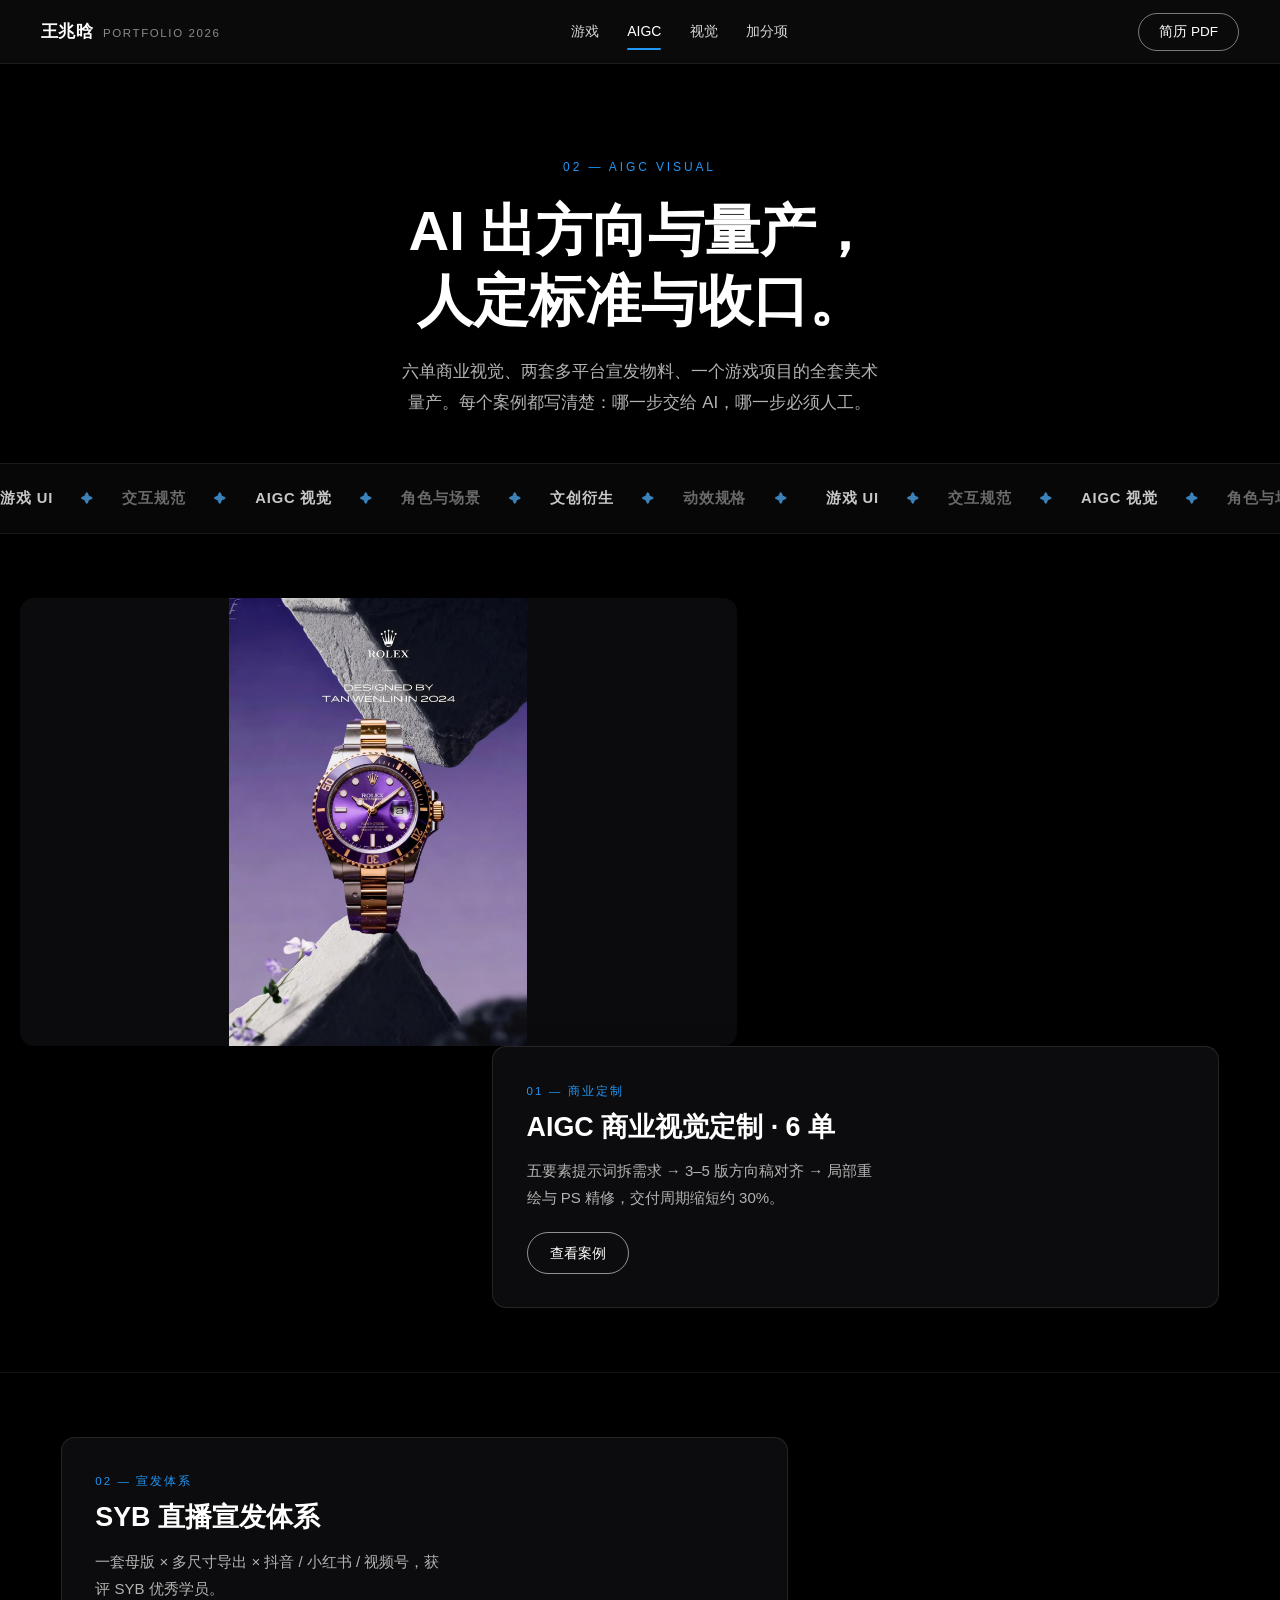
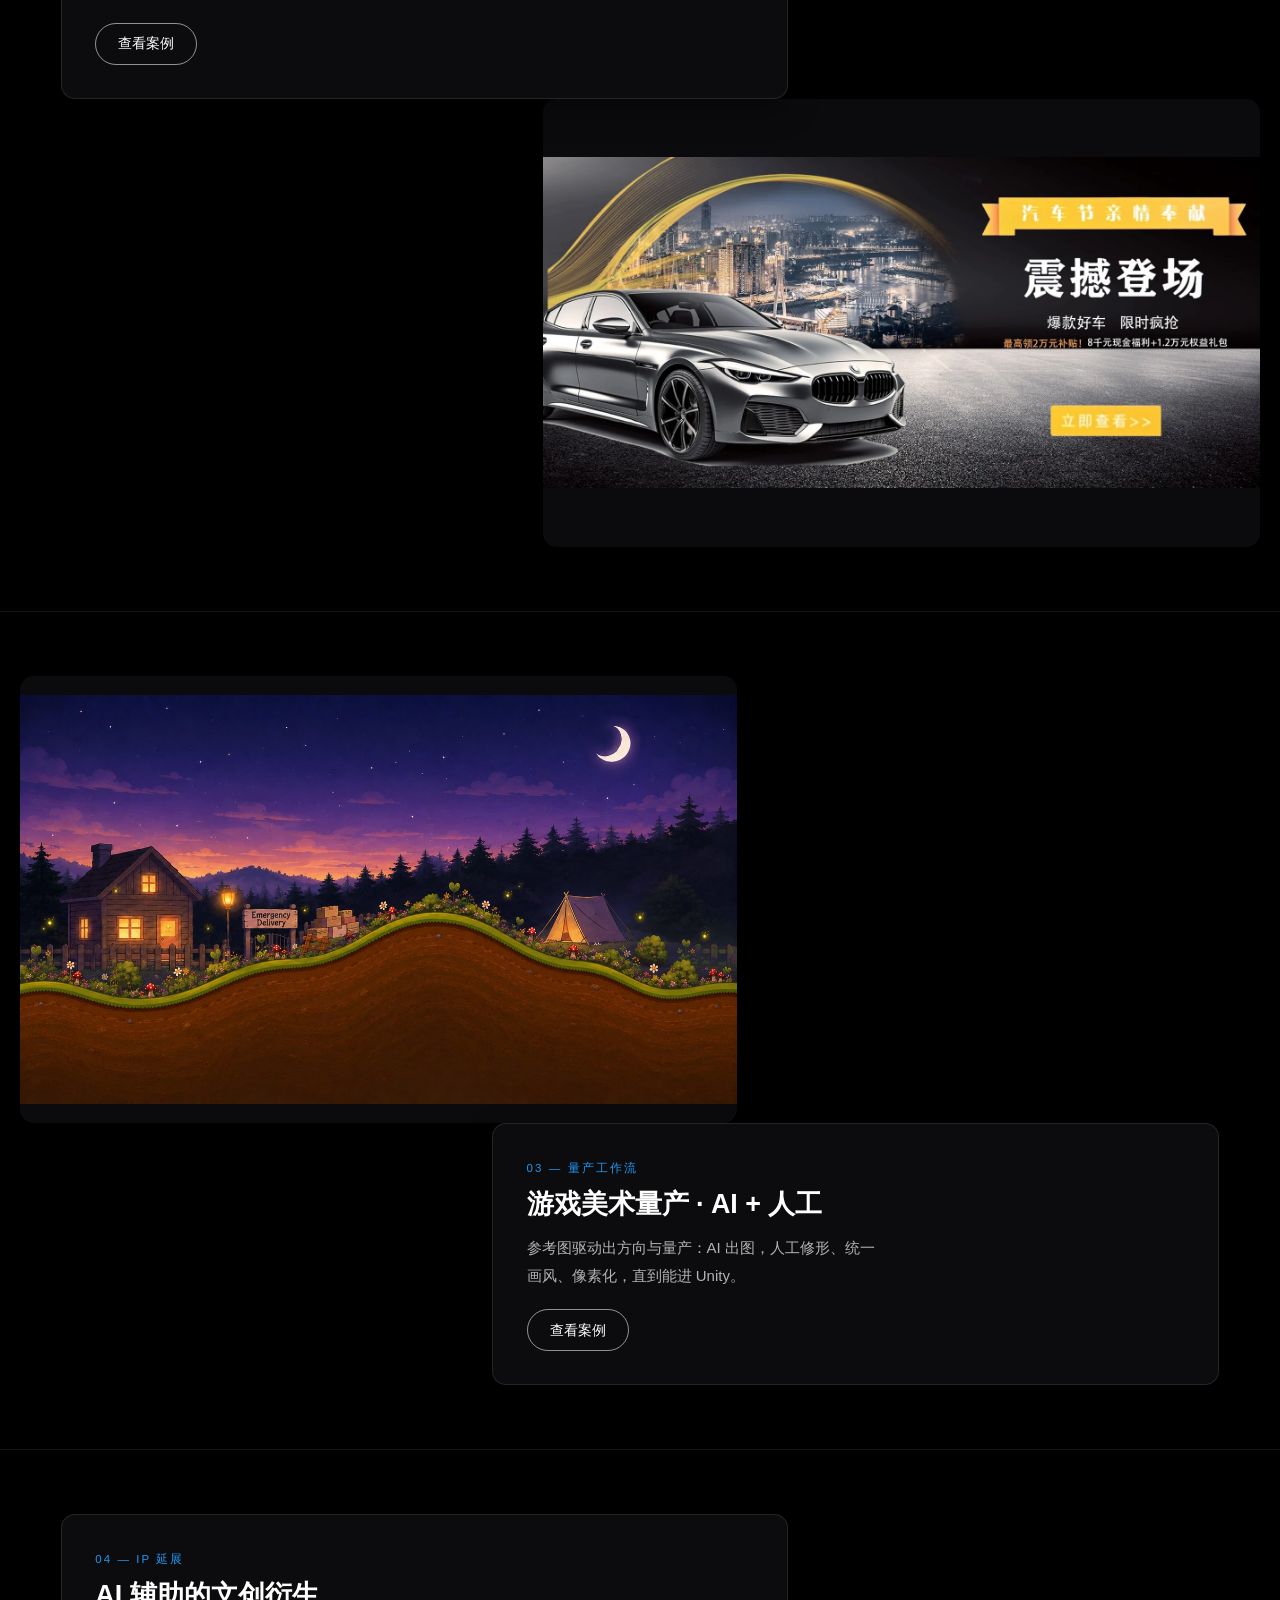
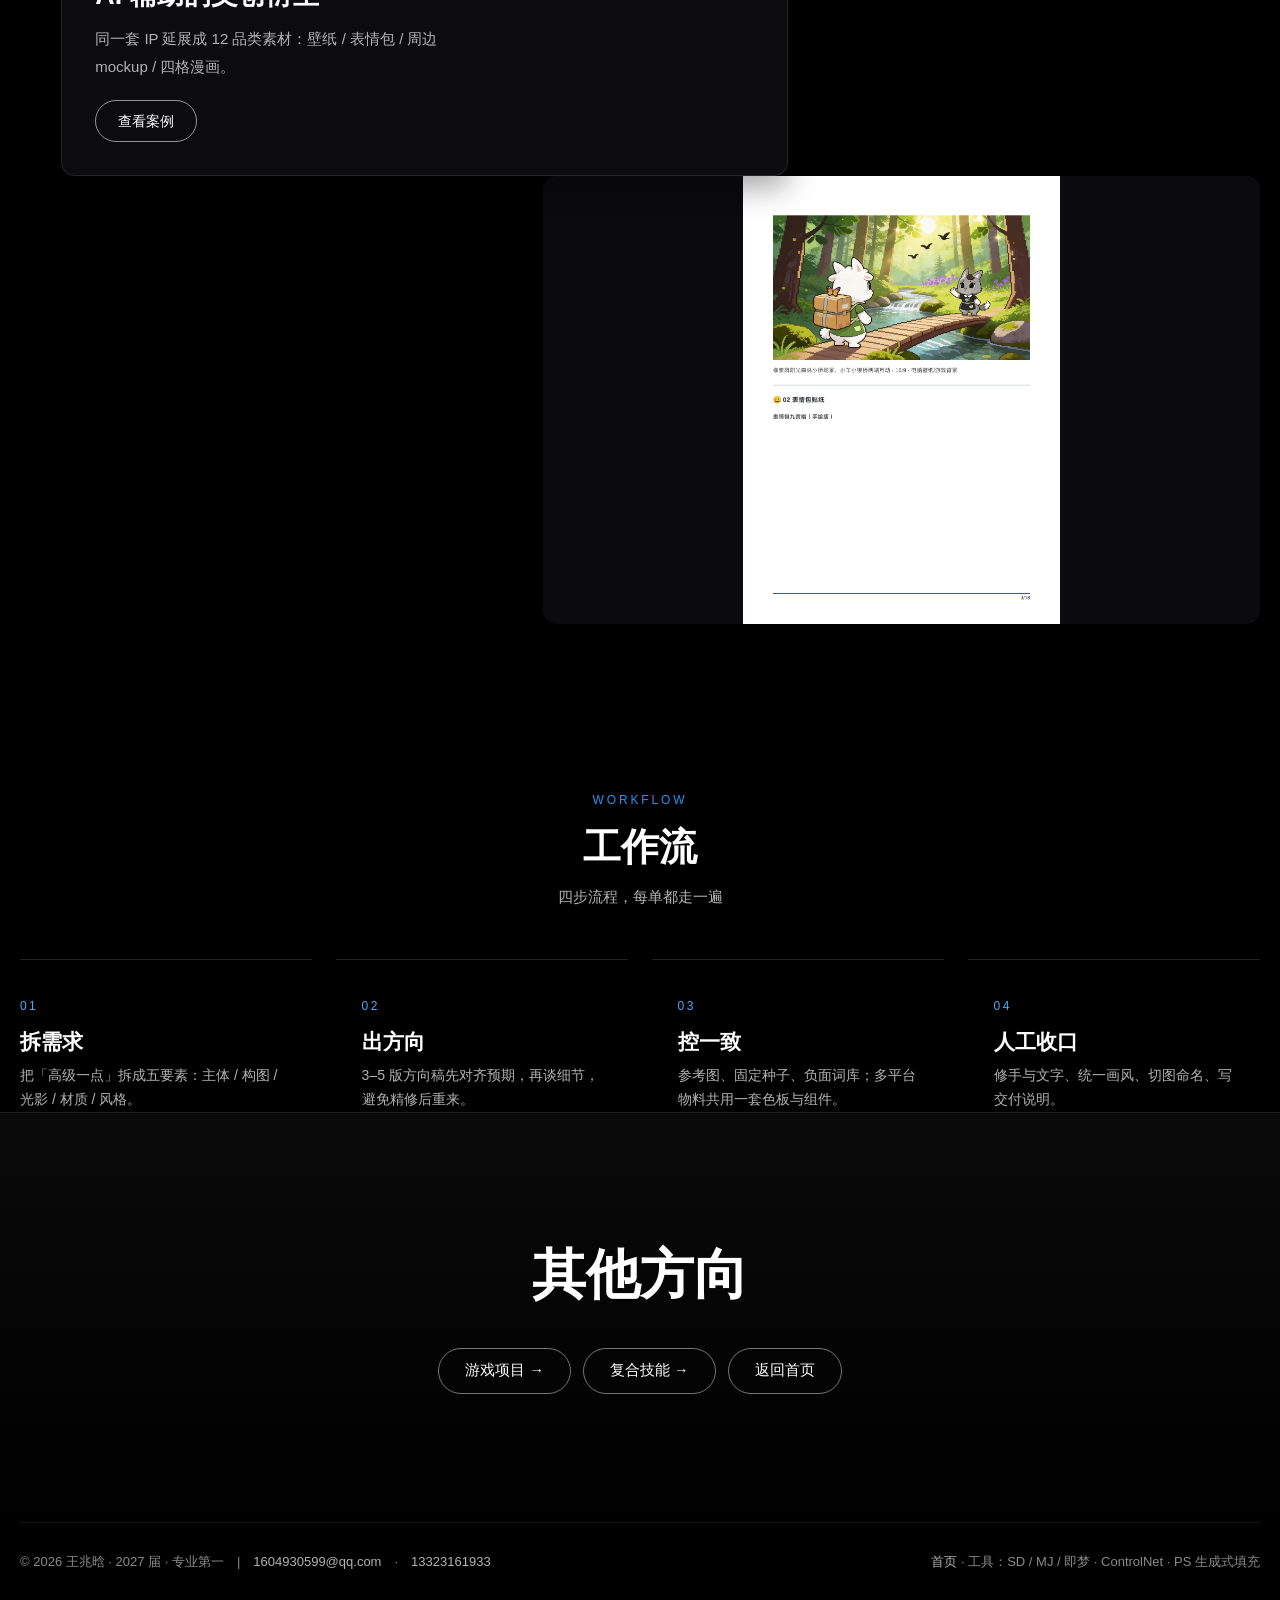
==== commit 6a749e9f: "加入鼠标跟随聚光效果（轻量版），全站接入" ====
--- a/ai.html
+++ b/ai.html
@@ -149,5 +149,6 @@
 <script src="assets/motion.js" defer></script>
 <script src="assets/crackers.js" defer></script>
 <script src="assets/cursor.js" defer></script>
+<script src="assets/spotlight.js" defer></script>
 </body>
 </html>
--- a/assets/dark.css
+++ b/assets/dark.css
@@ -304,3 +304,35 @@
   .top,.nxt,.cta,.foot,.scroll-hint{display:none}
   .hero,.case-hero{min-height:0}
 }
+
+
+/* ============================================================
+   案例页正文图片：统一限高（不与整屏封面冲突）
+   ============================================================ */
+.case-body img,
+.case-body figure img,
+.case-body .reveal img{
+  max-height:min(60vh,540px)!important;
+  width:auto!important;
+  max-width:100%;
+  object-fit:contain;
+  display:block;
+  margin-left:auto;
+  margin-right:auto;
+  border-radius:8px;
+}
+
+/* 两列并排图：保持等高裁切，避免一高一矮 */
+.case-body .fig2 img{
+  width:100%!important;
+  height:min(38vh,340px)!important;
+  object-fit:cover;
+}
+
+/* 图注 */
+.case-body figcaption{
+  margin-top:10px;
+  text-align:center;
+  font-size:12.5px;
+  color:var(--fg-3);
+}
--- a/assets/motion.css
+++ b/assets/motion.css
@@ -231,3 +231,67 @@
 .split-media .m-row{display:grid;grid-template-columns:1fr 1fr;gap:12px}
 .split-media .m-row img{aspect-ratio:16/10;object-fit:cover;border-radius:10px}
 .split-media:hover img{transform:none}
+
+
+/* ============================================================
+   图片一律等比完整显示，不再裁切（cover → contain / 自然高度限高）
+   ============================================================ */
+
+/* 内页海报图 */
+.feat-media img{
+  width:100%!important;
+  height:auto!important;
+  max-height:min(52vh,480px);
+  object-fit:contain!important;
+  background:#0b0b0e;
+}
+
+/* 主页卡片图：保持 16:9 框，但图完整显示 */
+.card-fig{aspect-ratio:16/9;background:#0b0b0e}
+.card-fig img{object-fit:contain!important;width:100%;height:100%}
+
+/* 主推案例：一主两副 */
+.split-media img.m-big{
+  height:auto!important;
+  aspect-ratio:auto!important;
+  max-height:min(46vh,420px);
+  object-fit:contain!important;
+  background:#0b0b0e;
+}
+.split-media .m-row img{
+  height:auto!important;
+  max-height:min(24vh,200px);
+  object-fit:contain!important;
+  background:#0b0b0e;
+}
+
+/* 案例页两列图：不再裁切 */
+.case-body .fig2 img{
+  height:auto!important;
+  max-height:min(38vh,340px)!important;
+  object-fit:contain!important;
+  background:#0b0b0e;
+}
+
+/* 73 件页：高度自然，最长 320px */
+.wk img{
+  height:auto!important;
+  max-height:320px;
+  object-fit:contain!important;
+  background:#0b0b0e;
+  margin:0 auto;
+}
+
+/* 两列图：按图片自身比例居中，不留黑框 */
+.case-body .fig2 img{
+  width:auto!important;max-width:100%;
+  height:auto!important;max-height:min(38vh,340px);
+  object-fit:contain!important;background:transparent!important;
+  display:block;margin:0 auto;
+}
+.split-media .m-row img{
+  width:auto!important;max-width:100%;
+  height:auto!important;max-height:min(24vh,200px);
+  object-fit:contain!important;background:transparent!important;
+  margin:0 auto;
+}
--- a/assets/editorial.css
+++ b/assets/editorial.css
@@ -251,3 +251,99 @@
 
 /* 卡片图保持 16:9，不再拉长 */
 .card-fig{aspect-ratio:16/9}
+
+
+/* ============================================================
+   案例页正文图片：统一限高（不与整屏封面冲突）
+   ============================================================ */
+.case-body img,
+.case-body figure img,
+.case-body .reveal img{
+  max-height:min(60vh,540px)!important;
+  width:auto!important;
+  max-width:100%;
+  object-fit:contain;
+  display:block;
+  margin-left:auto;
+  margin-right:auto;
+  border-radius:8px;
+}
+
+/* 两列并排图：保持等高裁切，避免一高一矮 */
+.case-body .fig2 img{
+  width:100%!important;
+  height:min(38vh,340px)!important;
+  object-fit:cover;
+}
+
+/* 图注 */
+.case-body figcaption{
+  margin-top:10px;
+  text-align:center;
+  font-size:12.5px;
+  color:var(--fg-3);
+}
+
+
+/* ============================================================
+   图片一律等比完整显示，不再裁切（cover → contain / 自然高度限高）
+   ============================================================ */
+
+/* 内页海报图 */
+.feat-media img{
+  width:100%!important;
+  height:auto!important;
+  max-height:min(52vh,480px);
+  object-fit:contain!important;
+  background:#0b0b0e;
+}
+
+/* 主页卡片图：保持 16:9 框，但图完整显示 */
+.card-fig{aspect-ratio:16/9;background:#0b0b0e}
+.card-fig img{object-fit:contain!important;width:100%;height:100%}
+
+/* 主推案例：一主两副 */
+.split-media img.m-big{
+  height:auto!important;
+  aspect-ratio:auto!important;
+  max-height:min(46vh,420px);
+  object-fit:contain!important;
+  background:#0b0b0e;
+}
+.split-media .m-row img{
+  height:auto!important;
+  max-height:min(24vh,200px);
+  object-fit:contain!important;
+  background:#0b0b0e;
+}
+
+/* 案例页两列图：不再裁切 */
+.case-body .fig2 img{
+  height:auto!important;
+  max-height:min(38vh,340px)!important;
+  object-fit:contain!important;
+  background:#0b0b0e;
+}
+
+/* 73 件页：高度自然，最长 320px */
+.wk img{
+  height:auto!important;
+  max-height:320px;
+  object-fit:contain!important;
+  background:#0b0b0e;
+  margin:0 auto;
+}
+
+/* 两列图：按图片自身比例居中，不留黑框 */
+.case-body .fig2 img{
+  width:auto!important;max-width:100%;
+  height:auto!important;max-height:min(38vh,340px);
+  object-fit:contain!important;background:transparent!important;
+  display:block;margin:0 auto;
+}
+.split-media .m-row img{
+  width:auto!important;max-width:100%;
+  height:auto!important;max-height:min(24vh,200px);
+  object-fit:contain!important;background:transparent!important;
+  margin:0 auto;
+}
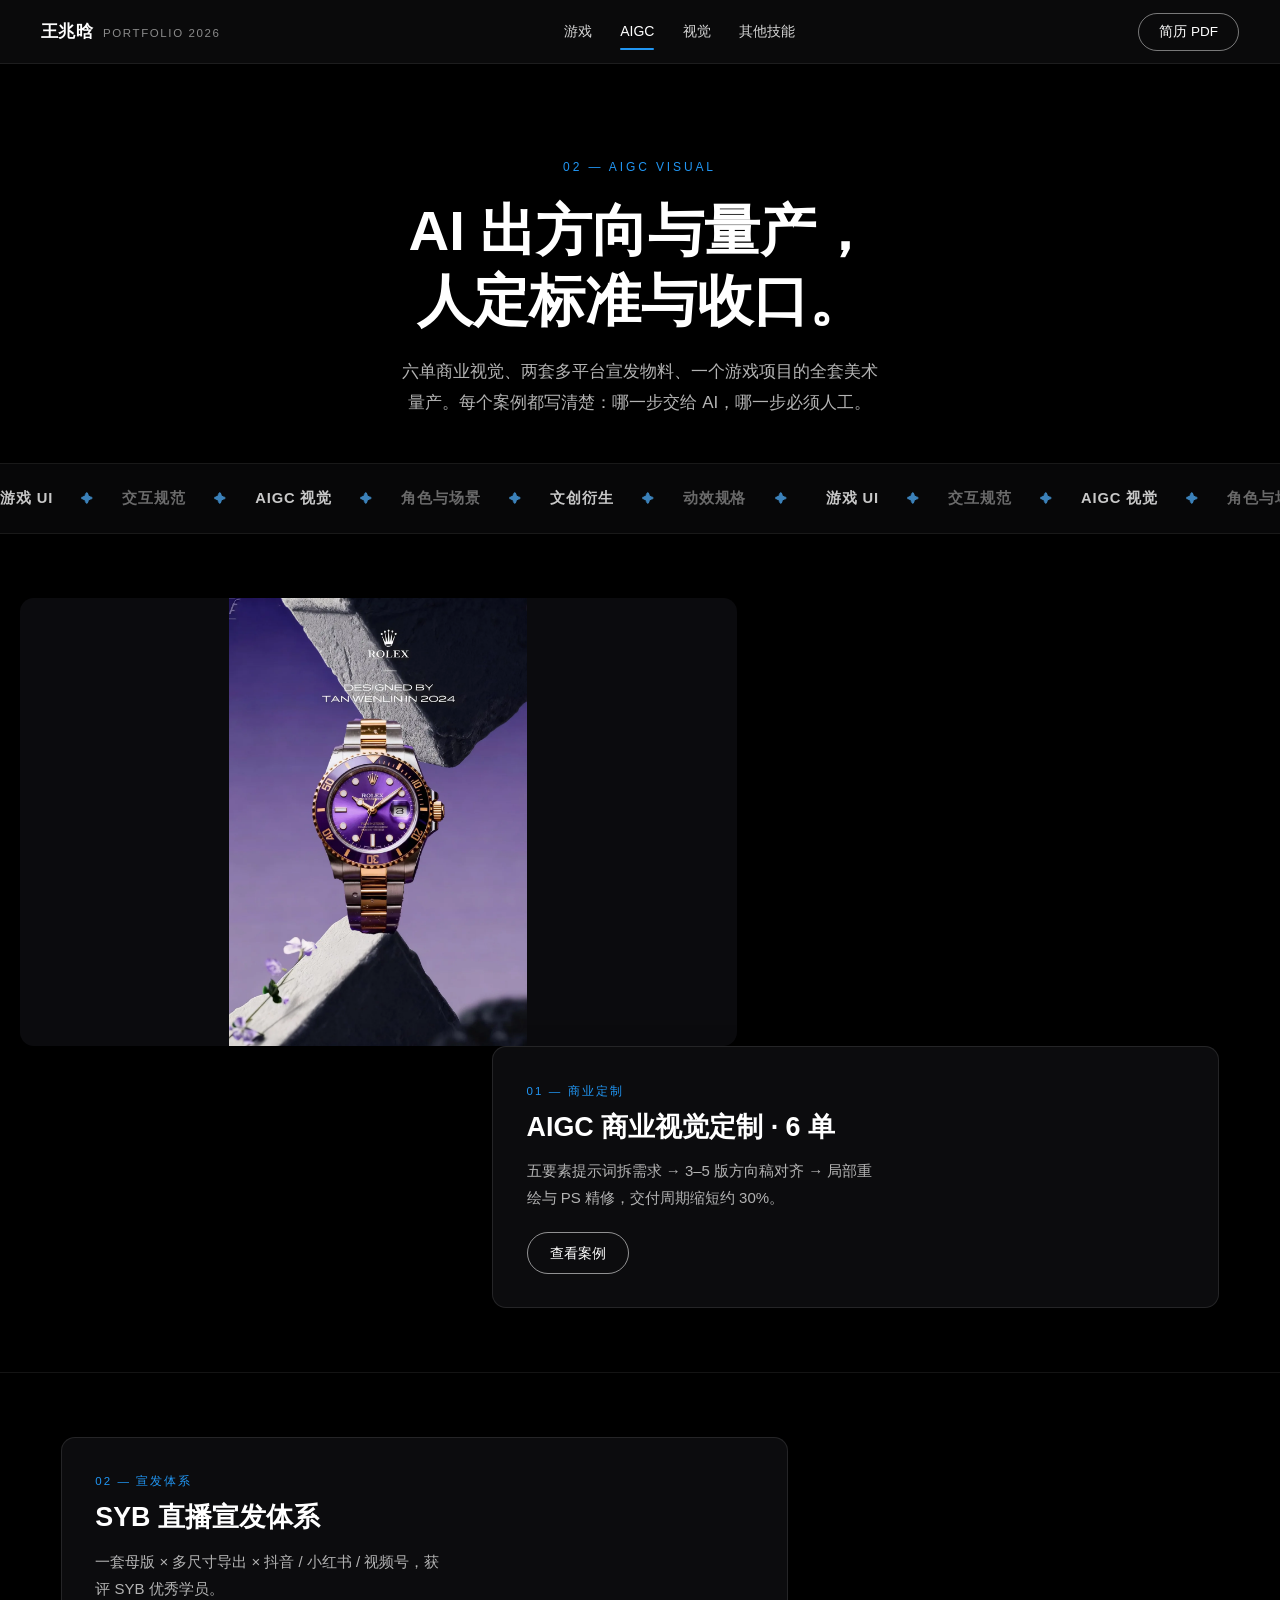
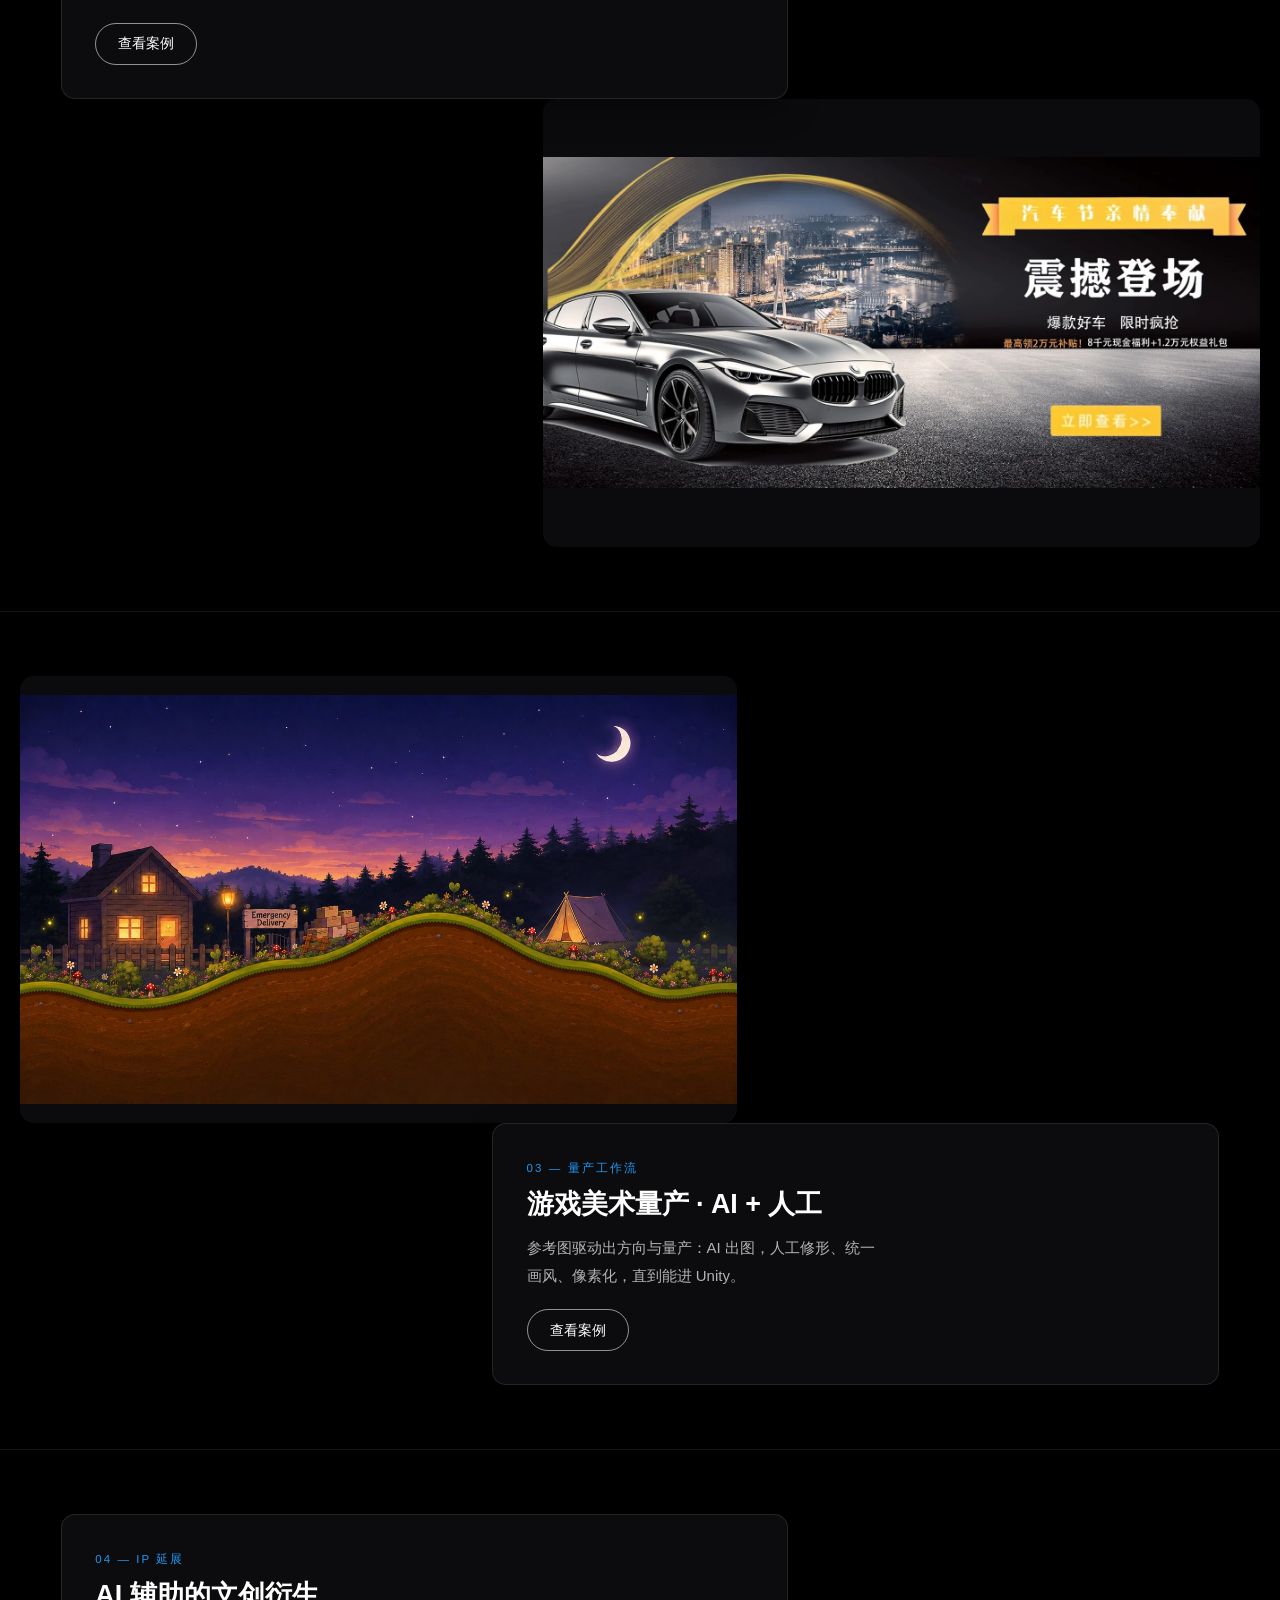
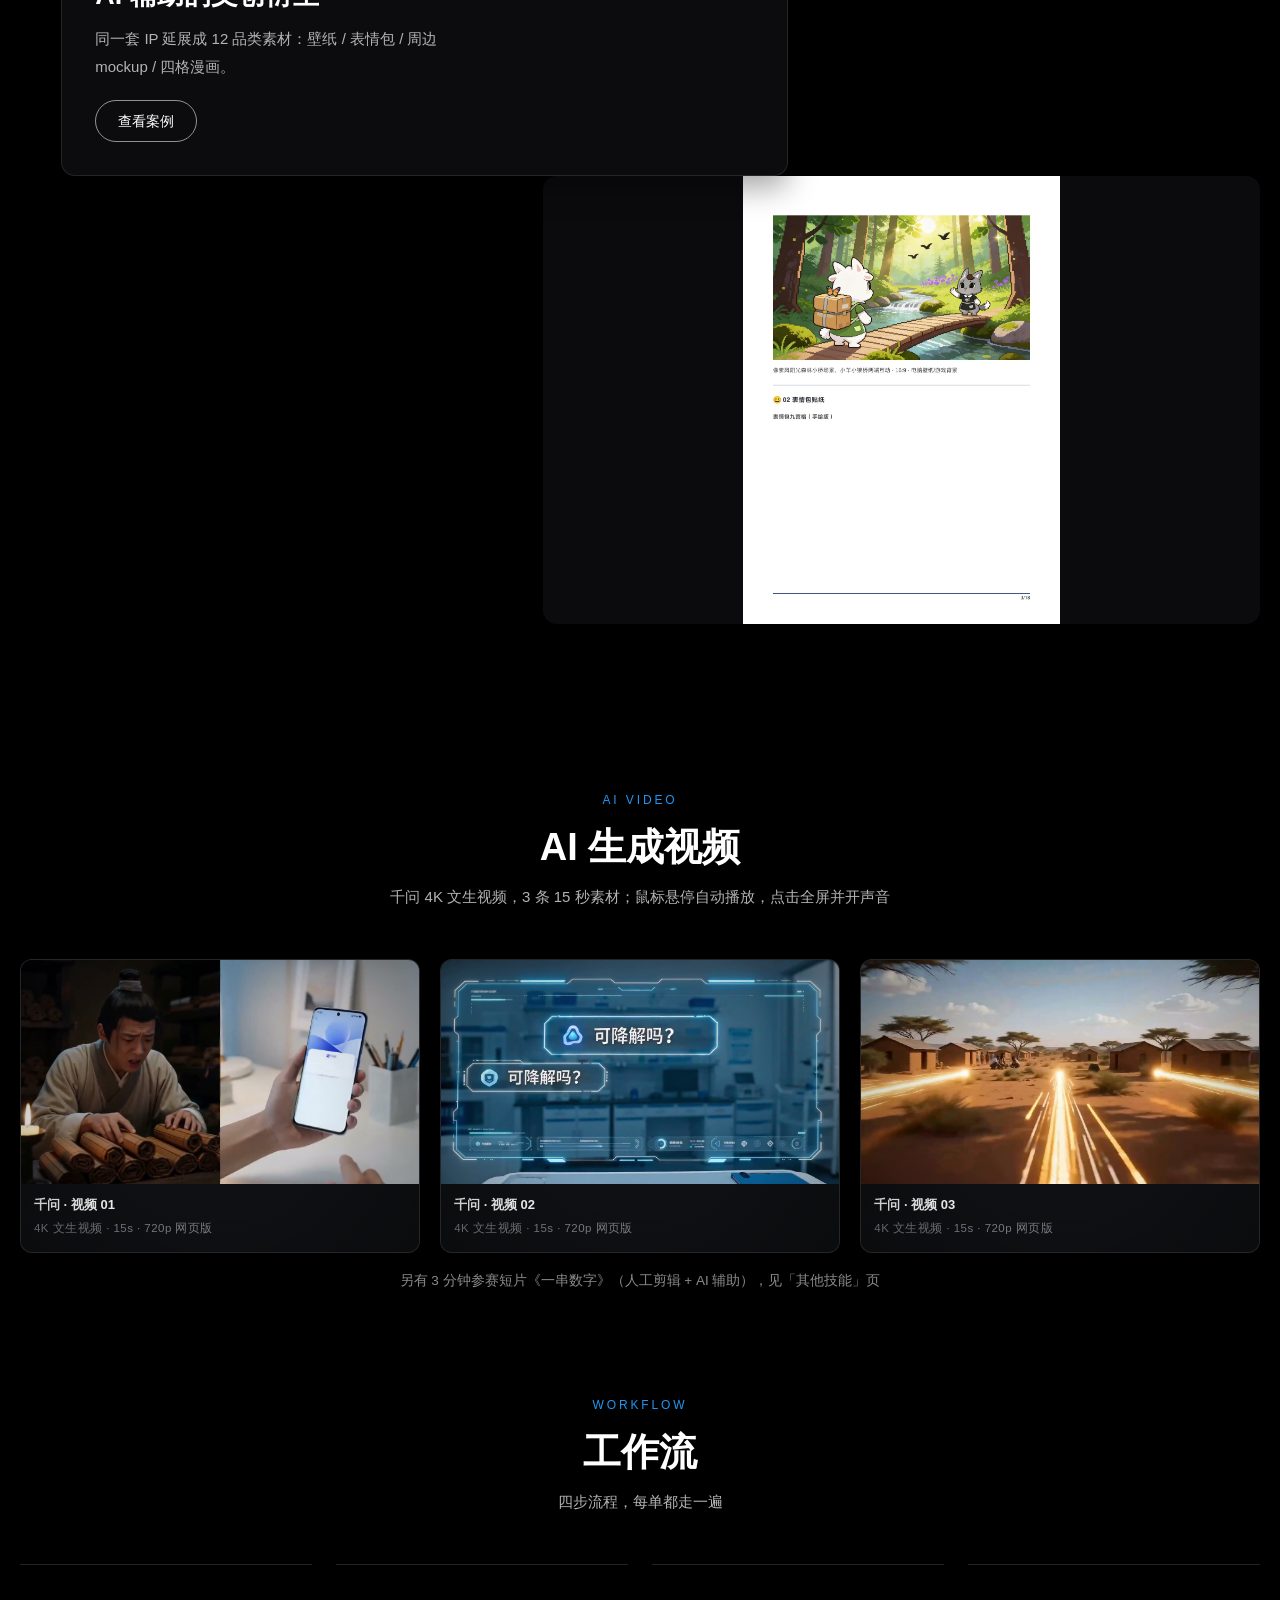
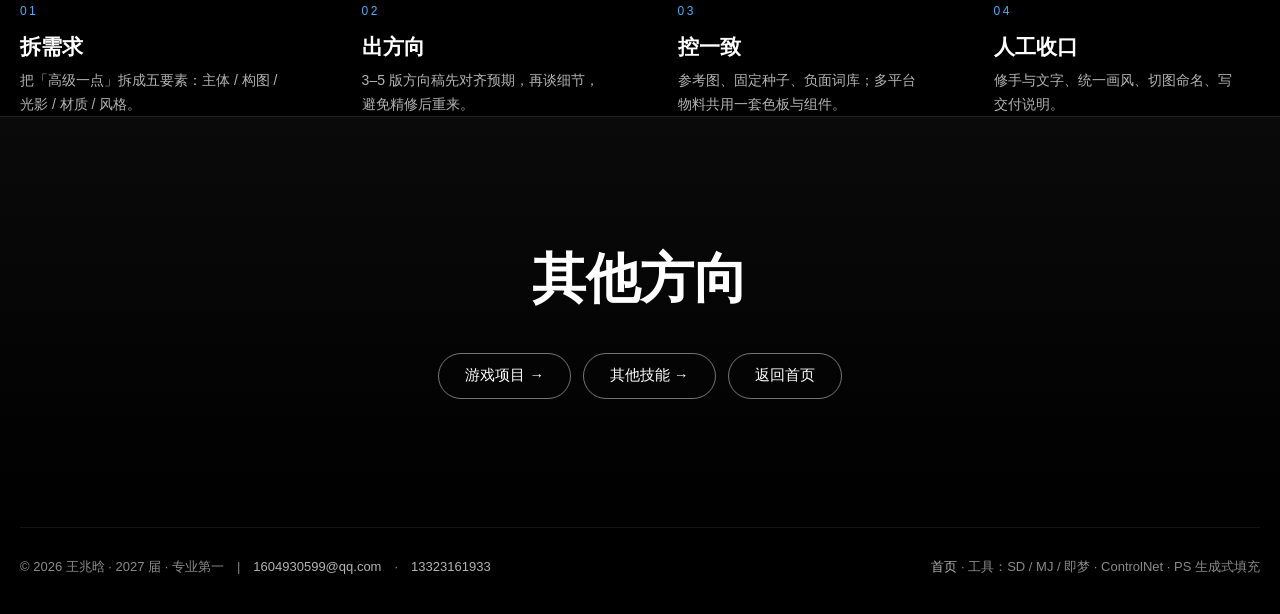
==== commit 82c94757: "导航改为其他技能；新增 AI 生成视频（千问 3 条）与大广赛区块（GPT 公益海报 3 张 + 参赛短片一串数字 + UI 动效）" ====
--- a/ai.html
+++ b/ai.html
@@ -20,7 +20,7 @@
     <a href="game.html">游戏</a>
     <a href="ai.html" aria-current="page">AIGC</a>
     <a href="works.html">视觉</a>
-    <a href="bonus.html">加分项</a>
+    <a href="bonus.html">其他技能</a>
   </nav>
   <a class="top-cta" href="assets/docs/王兆晗-简历-游戏美术UI.pdf" target="_blank" rel="noopener">简历 PDF</a>
 </header>
@@ -90,6 +90,30 @@
     </article>
   </section>
 
+
+  <section class="sec wrap" id="video">
+    <div class="sec-head">
+      <span class="en">AI VIDEO</span>
+      <h2>AI 生成视频</h2>
+      <p>千问 4K 文生视频，3 条 15 秒素材；鼠标悬停自动播放，点击全屏并开声音</p>
+    </div>
+    <div class="vids">
+      <figure class="vid vid-play">
+        <video src="assets/video/qwen1.mp4" poster="assets/video/qwen1.jpg" playsinline muted loop preload="none"></video>
+        <figcaption><b>千问 · 视频 01</b><i>4K 文生视频 · 15s · 720p 网页版</i></figcaption>
+      </figure>
+      <figure class="vid vid-play">
+        <video src="assets/video/qwen2.mp4" poster="assets/video/qwen2.jpg" playsinline muted loop preload="none"></video>
+        <figcaption><b>千问 · 视频 02</b><i>4K 文生视频 · 15s · 720p 网页版</i></figcaption>
+      </figure>
+      <figure class="vid vid-play">
+        <video src="assets/video/qwen3.mp4" poster="assets/video/qwen3.jpg" playsinline muted loop preload="none"></video>
+        <figcaption><b>千问 · 视频 03</b><i>4K 文生视频 · 15s · 720p 网页版</i></figcaption>
+      </figure>
+    </div>
+    <p class="vid-note">另有 3 分钟参赛短片《一串数字》（人工剪辑 + AI 辅助），见「其他技能」页</p>
+  </section>
+
   <section class="sec wrap">
     <div class="sec-head">
       <span class="en">WORKFLOW</span>
@@ -124,7 +148,7 @@
     <h2 id="more">其他方向</h2>
     <p class="cta-links">
       <a href="game.html">游戏项目 →</a>
-      <a href="bonus.html">复合技能 →</a>
+      <a href="bonus.html">其他技能 →</a>
       <a href="index.html">返回首页</a>
     </p>
   </section>
@@ -150,5 +174,6 @@
 <script src="assets/crackers.js" defer></script>
 <script src="assets/cursor.js" defer></script>
 <script src="assets/spotlight.js" defer></script>
+<script src="assets/videos.js" defer></script>
 </body>
 </html>
--- a/assets/editorial.css
+++ b/assets/editorial.css
@@ -347,3 +347,64 @@
   object-fit:contain!important;background:transparent!important;
   margin:0 auto;
 }
+
+
+/* ============================================================
+   视频作品网格
+   ============================================================ */
+.vids{
+  display:grid;gap:clamp(14px,1.6vw,22px);
+  grid-template-columns:repeat(3,minmax(0,1fr));
+  margin-top:clamp(20px,2.6vw,34px);
+}
+.vids--two{grid-template-columns:repeat(2,minmax(0,1fr))}
+.vid{margin:0;background:#0f1013;border:1px solid rgba(255,255,255,.09);
+  border-radius:12px;overflow:hidden;transition:border-color .25s,transform .25s}
+.vid:hover{border-color:rgba(33,150,243,.55);transform:translateY(-3px)}
+.vid video{display:block;width:100%;height:auto;aspect-ratio:16/9;object-fit:cover;background:#0b0b0e;cursor:pointer}
+.vid figcaption{padding:11px 13px 13px;font-size:13px;line-height:1.6;color:#c8c8cf}
+.vid figcaption b{display:block;color:#fff;font-weight:600;margin-bottom:3px}
+.vid figcaption i{font-style:normal;color:#7f7f88;font-size:11.5px;letter-spacing:.04em}
+.vid-note{margin-top:16px;font-size:13.5px;color:var(--fg-3);text-align:center}
+.vid-play{position:relative}
+.vid-play::after{content:"";position:absolute;inset:0;pointer-events:none;
+  background:radial-gradient(circle at 50% 50%,rgba(0,0,0,0) 40%,rgba(0,0,0,.28) 100%)}
+
+/* 大广赛海报三连 */
+.poster3{display:grid;gap:clamp(12px,1.4vw,18px);grid-template-columns:repeat(3,minmax(0,1fr));
+  margin-top:clamp(20px,2.4vw,30px)}
+.poster3 figure{margin:0}
+.poster3 img{display:block;width:100%;height:auto;border-radius:10px;
+  border:1px solid rgba(255,255,255,.08);box-shadow:0 14px 34px rgba(0,0,0,.4)}
+.poster3 figcaption{margin-top:9px;font-size:12.5px;color:var(--fg-3);line-height:1.6}
+
+@media (max-width:900px){
+  .vids,.poster3{grid-template-columns:repeat(2,minmax(0,1fr))}
+}
+@media (max-width:600px){
+  .vids,.vids--two,.poster3{grid-template-columns:1fr}
+}
+
+/* 海报图：不再强制 16:9 框，按自身比例显示（避免竖版两侧黑边） */
+.feat{display:block}
+.feat-grid{align-items:stretch}
+.feat-media{
+  aspect-ratio:auto!important;
+  background:#0b0b0e;
+  display:flex;align-items:center;justify-content:center;
+  min-height:clamp(260px,32vw,420px);
+}
+.feat-media img{
+  width:100%!important;height:auto!important;
+  max-height:min(58vh,560px);
+  object-fit:contain!important;
+  margin:0 auto;
+}
+
+/* 海报容器：背景透明，图片按自身比例，不留黑边 */
+.feat-media{background:transparent!important;min-height:0!important}
+.feat-media img{
+  width:auto!important;max-width:100%!important;
+  height:auto!important;max-height:min(58vh,560px)!important;
+  object-fit:contain!important;margin:0 auto;display:block;
+}
